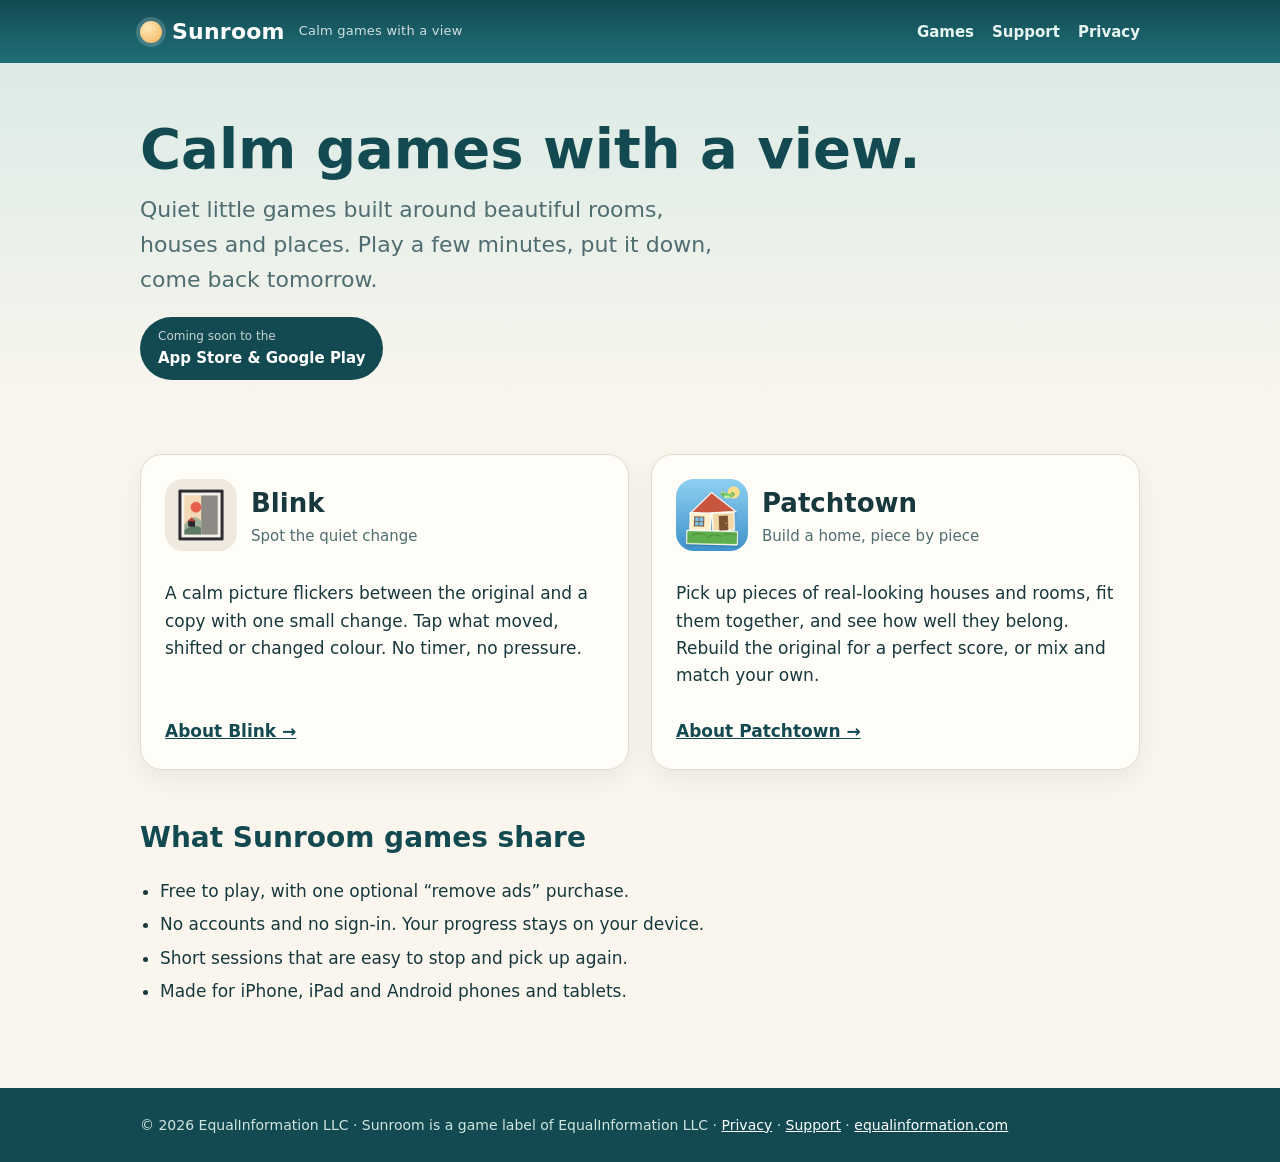
==== index.html @ 0ab8cd7f "Sunroom site: home, Blink, Patchtown, privacy, support Co-Authored-By: Claude Sonnet 5.5 <noreply@an" ====
<!doctype html><html lang="en"><head><meta charset="utf-8"><meta name="viewport" content="width=device-width,initial-scale=1">
<title>Sunroom: calm games with a view</title><meta name="description" content="Sunroom makes calm photo-scene games: Blink, a spot-the-change puzzle, and Patchtown, a house-building mix-and-match game."><link rel="stylesheet" href="assets/site.css"></head><body>
<header class="top"><div class="wrap"><a class="brand" href="index.html"><span class="sun" aria-hidden="true"></span>Sunroom<small>Calm games with a view</small></a>
<nav class="top"><a href="index.html#games">Games</a><a href="support.html">Support</a><a href="privacy.html">Privacy</a></nav></div></header>
<section class="hero"><div class="wrap"><h1>Calm games with a view.</h1><p class="lead">Quiet little games built around beautiful rooms, houses and places. Play a few minutes, put it down, come back tomorrow.</p><span class="pill"><small>Coming soon to the</small>App Store &amp; Google Play</span></div></section>
<main class="wrap" id="games"><div class="cards">
<article class="card"><div class="head"><img class="ico" src="assets/img/blink-icon.png" alt="" width="72" height="72"><div><h2>Blink</h2><div class="tag">Spot the quiet change</div></div></div>
<p>A calm picture flickers between the original and a copy with one small change. Tap what moved, shifted or changed colour. No timer, no pressure.</p><a class="go" href="blink/index.html">About Blink &rarr;</a></article>
<article class="card"><div class="head"><img class="ico" src="assets/img/patchtown-icon.png" alt="" width="72" height="72"><div><h2>Patchtown</h2><div class="tag">Build a home, piece by piece</div></div></div>
<p>Pick up pieces of real-looking houses and rooms, fit them together, and see how well they belong. Rebuild the original for a perfect score, or mix and match your own.</p><a class="go" href="patchtown/index.html">About Patchtown &rarr;</a></article></div>
<section><h2 class="s">What Sunroom games share</h2><ul class="f"><li>Free to play, with one optional &ldquo;remove ads&rdquo; purchase.</li><li>No accounts and no sign-in. Your progress stays on your device.</li><li>Short sessions that are easy to stop and pick up again.</li><li>Made for iPhone, iPad and Android phones and tablets.</li></ul></section></main>
<footer><div class="wrap">&copy; 2026 EqualInformation LLC &middot; Sunroom is a game label of EqualInformation LLC &middot; <a href="privacy.html">Privacy</a> &middot; <a href="support.html">Support</a> &middot; <a href="https://equalinformation.com/">equalinformation.com</a></div></footer></body></html>
---- assets/site.css ----
:root{--linen:#faf6ee;--paper:#fffdf8;--ink:#17383d;--soft:#4f6d70;--glass:#1f6f78;--glass-d:#134a52;--mist:#dcebe6;--clay:#d9663f;--sage:#a9c1a0;--line:#e3dccd}
*{box-sizing:border-box}
html{scroll-behavior:smooth}
body{margin:0;background:var(--linen);color:var(--ink);font:17px/1.6 "Avenir Next","Segoe UI",system-ui,sans-serif}
a{color:var(--glass-d)}
.wrap{max-width:1040px;margin:0 auto;padding:0 20px}
header.top{background:linear-gradient(180deg,var(--glass-d),var(--glass));color:#f4fbf8}
header.top .wrap{display:flex;align-items:center;justify-content:space-between;gap:16px;padding-top:14px;padding-bottom:14px;flex-wrap:wrap}
.brand{display:flex;align-items:center;gap:10px;text-decoration:none;color:#fff;font-weight:700;font-size:22px;letter-spacing:.01em}
.brand .sun{width:22px;height:22px;border-radius:50%;background:radial-gradient(circle at 35% 30%,#ffe9b8,#f3b25c);box-shadow:0 0 0 4px rgba(255,255,255,.18)}
.brand small{font-weight:500;font-size:13px;opacity:.8;margin-left:4px}
nav.top a{color:#e8f6f1;text-decoration:none;margin-left:18px;font-weight:600;font-size:15px}
nav.top a:hover{color:#fff;text-decoration:underline}
.hero{padding:56px 0 40px;background:linear-gradient(180deg,var(--mist),var(--linen))}
.hero h1{font-size:clamp(34px,5vw,56px);line-height:1.08;margin:0 0 12px;color:var(--glass-d)}
.hero p.lead{font-size:clamp(18px,2vw,22px);color:var(--soft);max-width:36rem;margin:0}
.pill{display:inline-block;margin-top:20px;padding:10px 18px;border-radius:999px;background:var(--glass-d);color:#fff;font-weight:700;font-size:15px}
.pill small{opacity:.75;font-weight:500;display:block;font-size:12px}
.cards{display:grid;grid-template-columns:repeat(auto-fit,minmax(300px,1fr));gap:22px;margin:34px 0 20px}
.card{background:var(--paper);border:1px solid var(--line);border-radius:22px;padding:24px;display:flex;flex-direction:column;gap:12px;box-shadow:0 10px 24px rgba(23,56,61,.07)}
.card .head{display:flex;gap:14px;align-items:center}
.card img.ico{width:72px;height:72px;border-radius:18px}
.card h2{margin:0;font-size:26px}
.card .tag{color:var(--soft);font-size:15px}
.card a.go{margin-top:auto;font-weight:700}
.shots{display:flex;gap:16px;overflow-x:auto;padding:6px 2px 14px;scroll-snap-type:x mandatory}
.shots img{height:440px;width:auto;border-radius:22px;border:6px solid #fff;box-shadow:0 14px 30px rgba(23,56,61,.18);scroll-snap-align:start}
section{padding:26px 0}
h2.s{font-size:28px;margin:0 0 10px;color:var(--glass-d)}
ul.f{padding-left:20px}ul.f li{margin:6px 0}
.note{background:var(--mist);border-radius:16px;padding:14px 18px;color:var(--ink)}
footer{margin-top:40px;background:var(--glass-d);color:#cfe6df;padding:26px 0;font-size:14px}
footer a{color:#fff}
@media(max-width:600px){nav.top a{margin-left:12px}.shots img{height:380px}}
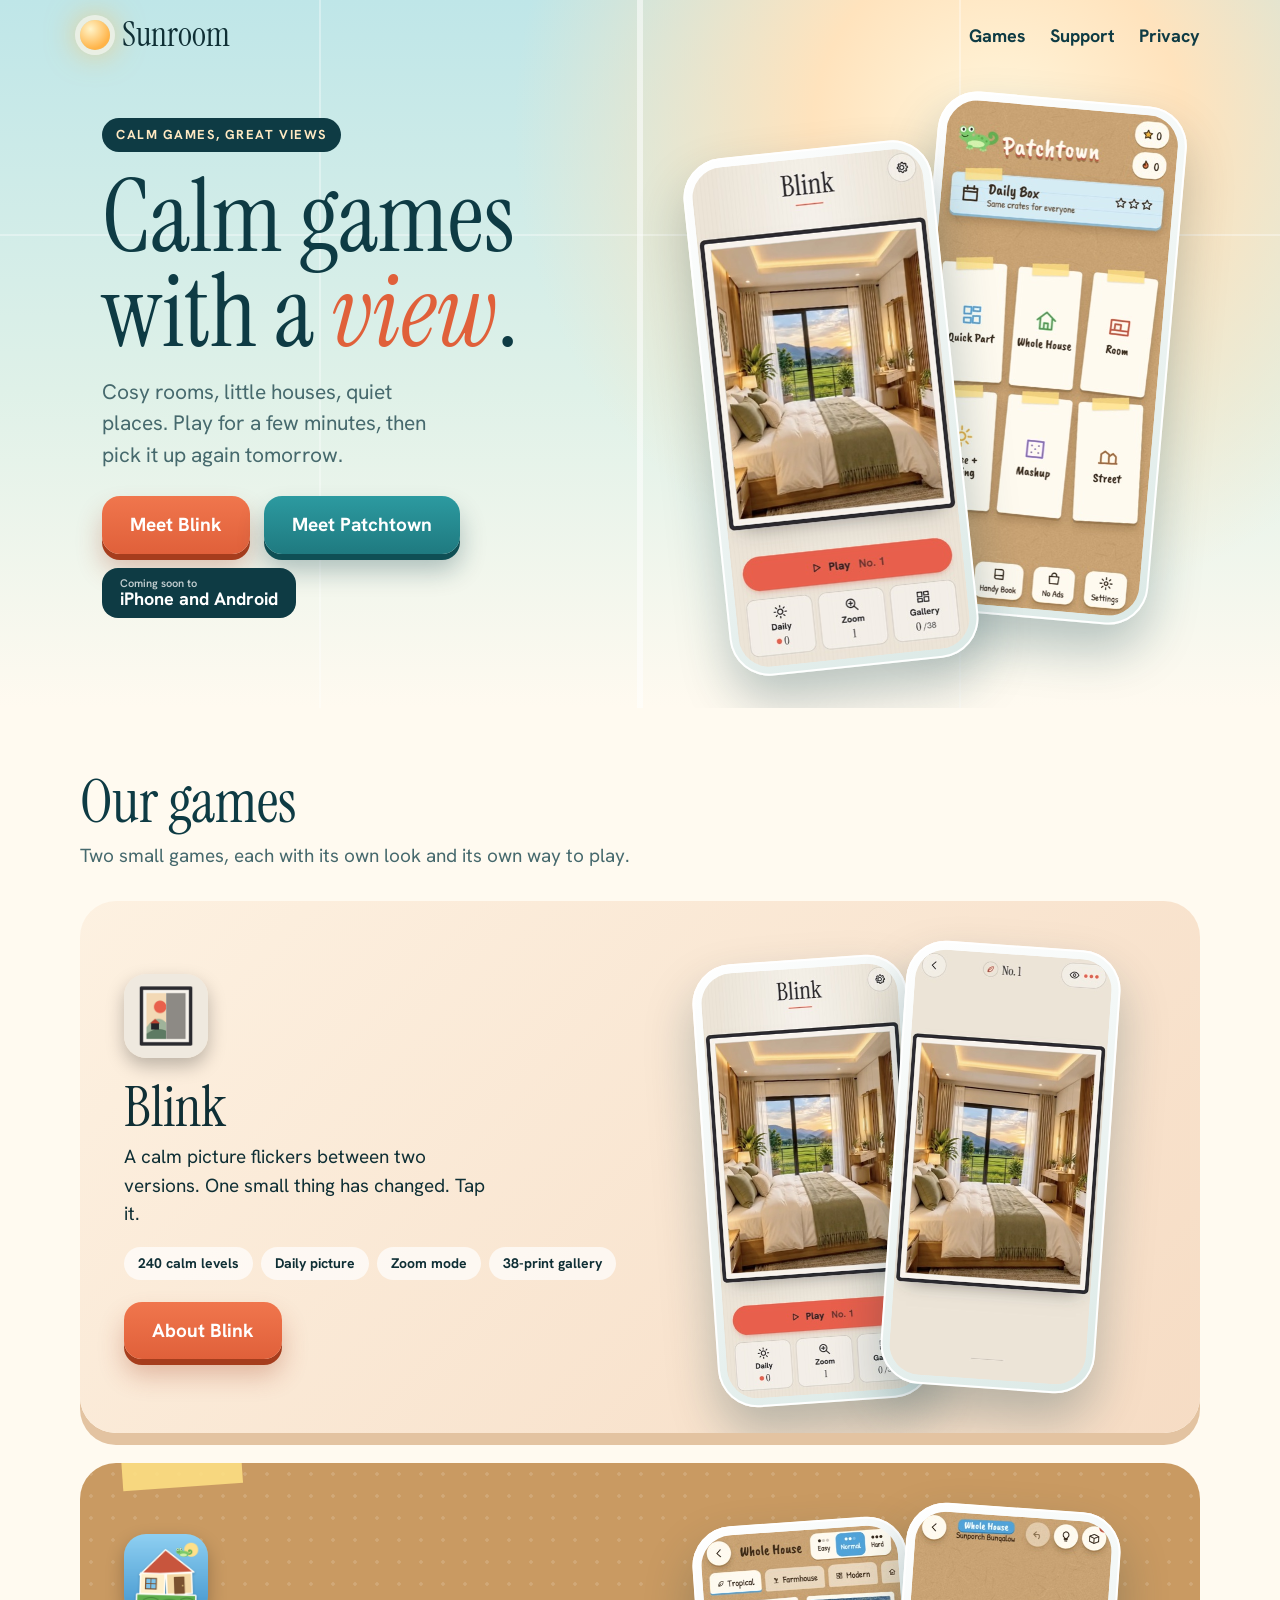
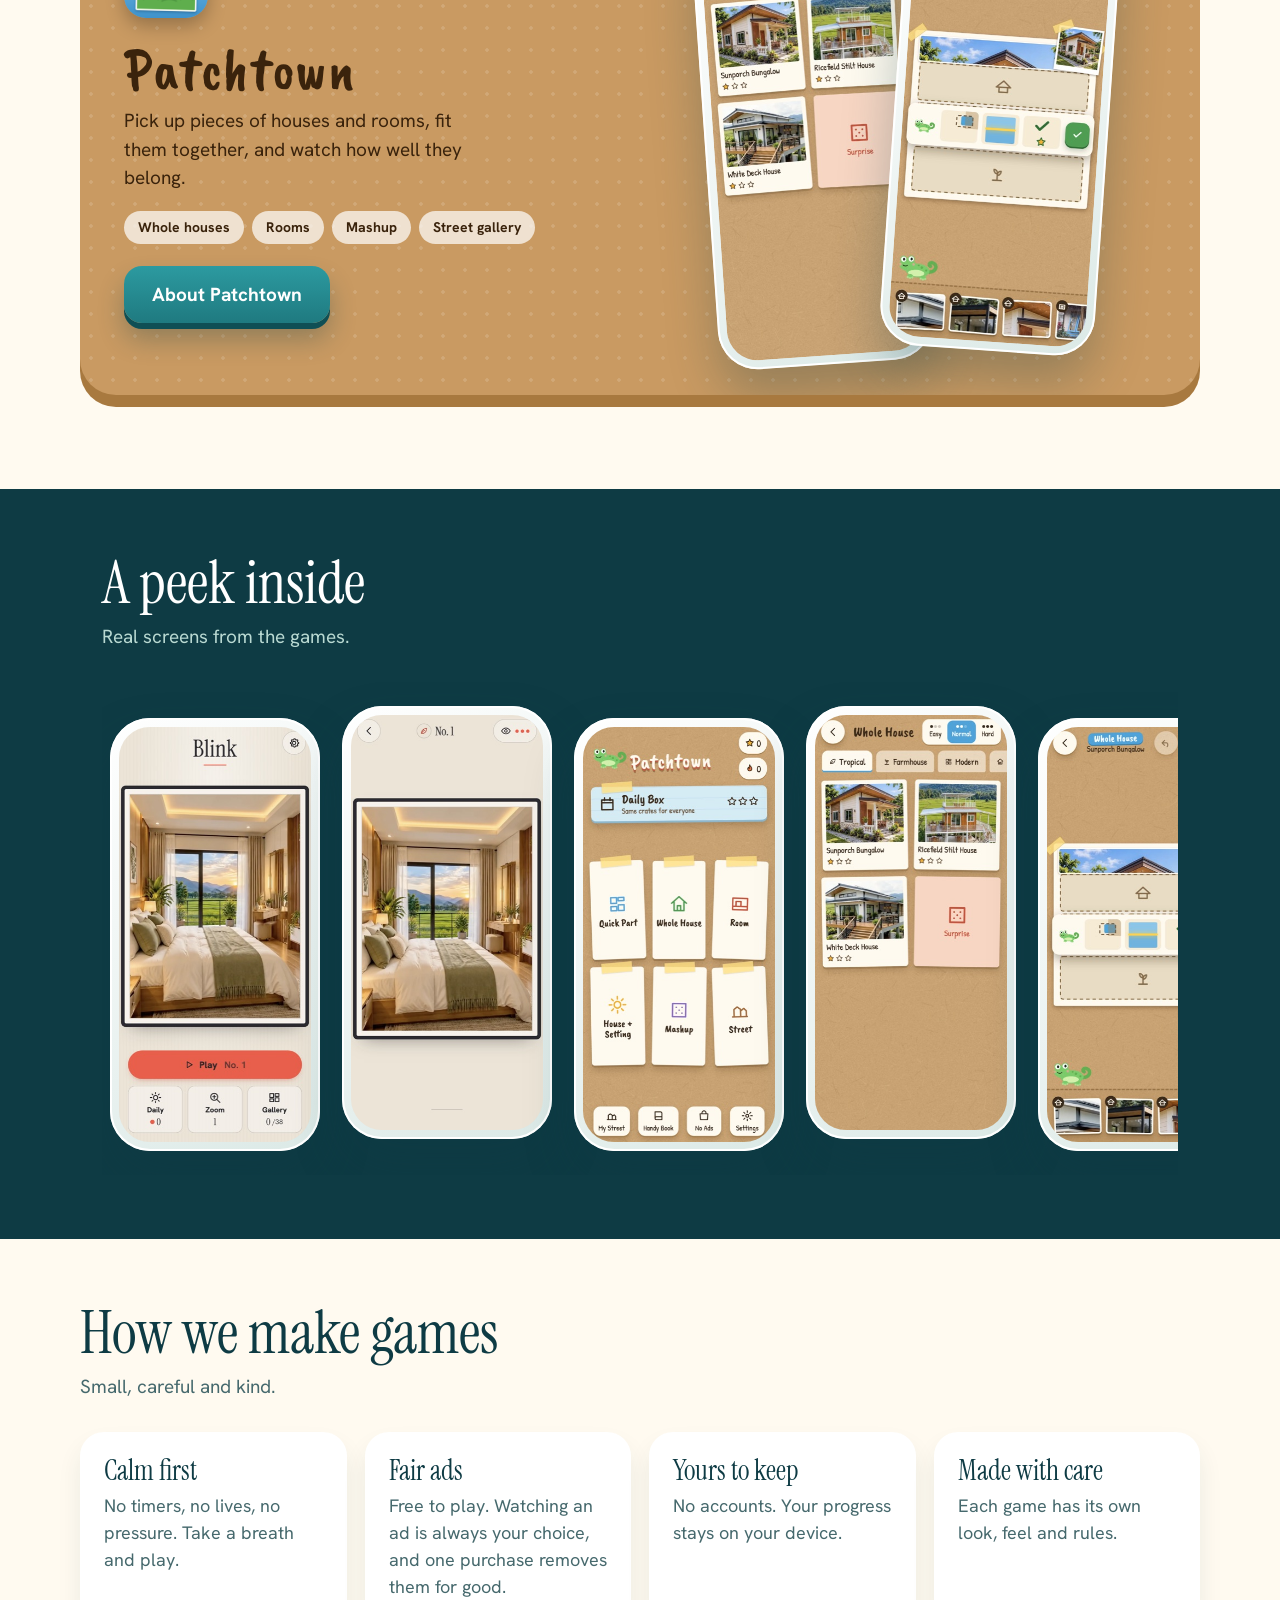
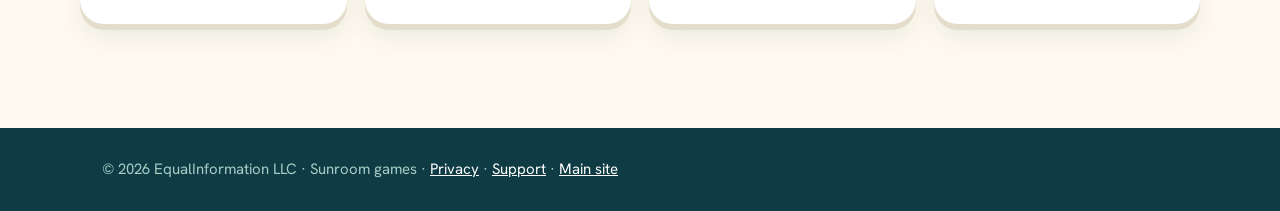
==== commit 287d3e6a: "Redesign Sunroom site: sunlit-window hero, phone mockups, per-game panels Co-Authored-By: Claude Son" ====
--- a/index.html
+++ b/index.html
@@ -1,12 +1,15 @@
 <!doctype html><html lang="en"><head><meta charset="utf-8"><meta name="viewport" content="width=device-width,initial-scale=1">
-<title>Sunroom: calm games with a view</title><meta name="description" content="Sunroom makes calm photo-scene games: Blink, a spot-the-change puzzle, and Patchtown, a house-building mix-and-match game."><link rel="stylesheet" href="assets/site.css"></head><body>
-<header class="top"><div class="wrap"><a class="brand" href="index.html"><span class="sun" aria-hidden="true"></span>Sunroom<small>Calm games with a view</small></a>
-<nav class="top"><a href="index.html#games">Games</a><a href="support.html">Support</a><a href="privacy.html">Privacy</a></nav></div></header>
-<section class="hero"><div class="wrap"><h1>Calm games with a view.</h1><p class="lead">Quiet little games built around beautiful rooms, houses and places. Play a few minutes, put it down, come back tomorrow.</p><span class="pill"><small>Coming soon to the</small>App Store &amp; Google Play</span></div></section>
-<main class="wrap" id="games"><div class="cards">
-<article class="card"><div class="head"><img class="ico" src="assets/img/blink-icon.png" alt="" width="72" height="72"><div><h2>Blink</h2><div class="tag">Spot the quiet change</div></div></div>
-<p>A calm picture flickers between the original and a copy with one small change. Tap what moved, shifted or changed colour. No timer, no pressure.</p><a class="go" href="blink/index.html">About Blink &rarr;</a></article>
-<article class="card"><div class="head"><img class="ico" src="assets/img/patchtown-icon.png" alt="" width="72" height="72"><div><h2>Patchtown</h2><div class="tag">Build a home, piece by piece</div></div></div>
-<p>Pick up pieces of real-looking houses and rooms, fit them together, and see how well they belong. Rebuild the original for a perfect score, or mix and match your own.</p><a class="go" href="patchtown/index.html">About Patchtown &rarr;</a></article></div>
-<section><h2 class="s">What Sunroom games share</h2><ul class="f"><li>Free to play, with one optional &ldquo;remove ads&rdquo; purchase.</li><li>No accounts and no sign-in. Your progress stays on your device.</li><li>Short sessions that are easy to stop and pick up again.</li><li>Made for iPhone, iPad and Android phones and tablets.</li></ul></section></main>
-<footer><div class="wrap">&copy; 2026 EqualInformation LLC &middot; Sunroom is a game label of EqualInformation LLC &middot; <a href="privacy.html">Privacy</a> &middot; <a href="support.html">Support</a> &middot; <a href="https://equalinformation.com/">equalinformation.com</a></div></footer></body></html>
+<title>Sunroom | Calm games with a view</title><meta name="description" content="Sunroom makes calm photo-scene games: Blink, a spot-the-change puzzle, and Patchtown, a house-building mix-and-match game."><link rel="stylesheet" href="assets/site.css"></head><body>
+<div class="sky">
+<header class="nav wrap"><a class="brand" href="index.html"><span class="sun" aria-hidden="true"></span>Sunroom</a><nav><a class="l" href="index.html#games">Games</a><a class="l" href="support.html">Support</a><a class="l" href="privacy.html">Privacy</a></nav></header>
+<div class="wrap hero"><div><span class="tag">Calm games, great views</span><h1>Calm games with a <i>view</i>.</h1><p class="lead">Cosy rooms, little houses, quiet places. Play for a few minutes, then pick it up again tomorrow.</p>
+<div class="row"><a class="btn" href="blink/index.html">Meet Blink</a><a class="btn alt" href="patchtown/index.html">Meet Patchtown</a><span class="soon"><small>Coming soon to</small>iPhone and Android</span></div></div>
+<div class="duo"><div class="phone a"><img src="assets/img/blink-1.jpg" alt="Blink home screen" width="351" height="760" loading="lazy"></div><div class="phone b"><img src="assets/img/patchtown-1.jpg" alt="Patchtown home screen" width="351" height="760" loading="lazy"></div></div></div></div>
+<main id="games"><section class="s wrap"><h2>Our games</h2><p class="sub">Two small games, each with its own look and its own way to play.</p>
+<article class="panel blink"><div><img class="ic" src="assets/img/blink-icon.png" alt="" width="84" height="84"><h3>Blink</h3><p>A calm picture flickers between two versions. One small thing has changed. Tap it.</p>
+<ul class="chips"><li>240 calm levels</li><li>Daily picture</li><li>Zoom mode</li><li>38-print gallery</li></ul><a class="btn" href="blink/index.html">About Blink</a></div><div class="pair"><div class="phone"><img src="assets/img/blink-1.jpg" alt="Blink home" width="351" height="760" loading="lazy"></div><div class="phone"><img src="assets/img/blink-2.jpg" alt="Blink level one, a bedroom at sunset" width="351" height="760" loading="lazy"></div></div></article>
+<article class="panel patch"><span class="tape"></span><div><img class="ic" src="assets/img/patchtown-icon.png" alt="" width="84" height="84"><h3>Patchtown</h3><p>Pick up pieces of houses and rooms, fit them together, and watch how well they belong.</p>
+<ul class="chips"><li>Whole houses</li><li>Rooms</li><li>Mashup</li><li>Street gallery</li></ul><a class="btn alt" href="patchtown/index.html">About Patchtown</a></div><div class="pair"><div class="phone"><img src="assets/img/patchtown-2.jpg" alt="Choosing a house" width="351" height="760" loading="lazy"></div><div class="phone"><img src="assets/img/patchtown-3.jpg" alt="Building a house" width="351" height="760" loading="lazy"></div></div></article></section>
+<section class="s dark"><div class="wrap"><h2>A peek inside</h2><p class="sub" style="color:#b9d9d2">Real screens from the games.</p><div class="peek"><div class="phone"><img src="assets/img/blink-1.jpg" alt="Blink" width="351" height="760" loading="lazy"></div><div class="phone"><img src="assets/img/blink-2.jpg" alt="Blink level" width="351" height="760" loading="lazy"></div><div class="phone"><img src="assets/img/patchtown-1.jpg" alt="Patchtown" width="351" height="760" loading="lazy"></div><div class="phone"><img src="assets/img/patchtown-2.jpg" alt="Patchtown houses" width="351" height="760" loading="lazy"></div><div class="phone"><img src="assets/img/patchtown-3.jpg" alt="Patchtown build" width="351" height="760" loading="lazy"></div></div></div></section>
+<section class="s wrap"><h2>How we make games</h2><p class="sub">Small, careful and kind.</p><div class="how"><div><b>Calm first</b><span>No timers, no lives, no pressure. Take a breath and play.</span></div><div><b>Fair ads</b><span>Free to play. Watching an ad is always your choice, and one purchase removes them for good.</span></div><div><b>Yours to keep</b><span>No accounts. Your progress stays on your device.</span></div><div><b>Made with care</b><span>Each game has its own look, feel and rules.</span></div></div></section></main>
+<footer><div class="wrap">&copy; 2026 EqualInformation LLC &middot; Sunroom games &middot; <a href="privacy.html">Privacy</a> &middot; <a href="support.html">Support</a> &middot; <a href="https://equalinformation.com/">Main site</a></div></footer></body></html>
--- a/assets/site.css
+++ b/assets/site.css
@@ -1,34 +1,64 @@
-:root{--linen:#faf6ee;--paper:#fffdf8;--ink:#17383d;--soft:#4f6d70;--glass:#1f6f78;--glass-d:#134a52;--mist:#dcebe6;--clay:#d9663f;--sage:#a9c1a0;--line:#e3dccd}
-*{box-sizing:border-box}
-html{scroll-behavior:smooth}
-body{margin:0;background:var(--linen);color:var(--ink);font:17px/1.6 "Avenir Next","Segoe UI",system-ui,sans-serif}
-a{color:var(--glass-d)}
-.wrap{max-width:1040px;margin:0 auto;padding:0 20px}
-header.top{background:linear-gradient(180deg,var(--glass-d),var(--glass));color:#f4fbf8}
-header.top .wrap{display:flex;align-items:center;justify-content:space-between;gap:16px;padding-top:14px;padding-bottom:14px;flex-wrap:wrap}
-.brand{display:flex;align-items:center;gap:10px;text-decoration:none;color:#fff;font-weight:700;font-size:22px;letter-spacing:.01em}
-.brand .sun{width:22px;height:22px;border-radius:50%;background:radial-gradient(circle at 35% 30%,#ffe9b8,#f3b25c);box-shadow:0 0 0 4px rgba(255,255,255,.18)}
-.brand small{font-weight:500;font-size:13px;opacity:.8;margin-left:4px}
-nav.top a{color:#e8f6f1;text-decoration:none;margin-left:18px;font-weight:600;font-size:15px}
-nav.top a:hover{color:#fff;text-decoration:underline}
-.hero{padding:56px 0 40px;background:linear-gradient(180deg,var(--mist),var(--linen))}
-.hero h1{font-size:clamp(34px,5vw,56px);line-height:1.08;margin:0 0 12px;color:var(--glass-d)}
-.hero p.lead{font-size:clamp(18px,2vw,22px);color:var(--soft);max-width:36rem;margin:0}
-.pill{display:inline-block;margin-top:20px;padding:10px 18px;border-radius:999px;background:var(--glass-d);color:#fff;font-weight:700;font-size:15px}
-.pill small{opacity:.75;font-weight:500;display:block;font-size:12px}
-.cards{display:grid;grid-template-columns:repeat(auto-fit,minmax(300px,1fr));gap:22px;margin:34px 0 20px}
-.card{background:var(--paper);border:1px solid var(--line);border-radius:22px;padding:24px;display:flex;flex-direction:column;gap:12px;box-shadow:0 10px 24px rgba(23,56,61,.07)}
-.card .head{display:flex;gap:14px;align-items:center}
-.card img.ico{width:72px;height:72px;border-radius:18px}
-.card h2{margin:0;font-size:26px}
-.card .tag{color:var(--soft);font-size:15px}
-.card a.go{margin-top:auto;font-weight:700}
-.shots{display:flex;gap:16px;overflow-x:auto;padding:6px 2px 14px;scroll-snap-type:x mandatory}
-.shots img{height:440px;width:auto;border-radius:22px;border:6px solid #fff;box-shadow:0 14px 30px rgba(23,56,61,.18);scroll-snap-align:start}
-section{padding:26px 0}
-h2.s{font-size:28px;margin:0 0 10px;color:var(--glass-d)}
-ul.f{padding-left:20px}ul.f li{margin:6px 0}
-.note{background:var(--mist);border-radius:16px;padding:14px 18px;color:var(--ink)}
-footer{margin-top:40px;background:var(--glass-d);color:#cfe6df;padding:26px 0;font-size:14px}
-footer a{color:#fff}
-@media(max-width:600px){nav.top a{margin-left:12px}.shots img{height:380px}}
+@font-face{font-family:'Instrument Serif';font-weight:400;font-display:swap;src:url(fonts/instrument-serif-latin-400-normal.woff2) format('woff2')}
+@font-face{font-family:'Instrument Serif';font-weight:400;font-style:italic;font-display:swap;src:url(fonts/instrument-serif-latin-400-italic.woff2) format('woff2')}
+@font-face{font-family:'Hanken Grotesk';font-weight:400;font-display:swap;src:url(fonts/hanken-grotesk-latin-400-normal.woff2) format('woff2')}
+@font-face{font-family:'Hanken Grotesk';font-weight:600;font-display:swap;src:url(fonts/hanken-grotesk-latin-600-normal.woff2) format('woff2')}
+@font-face{font-family:'Hanken Grotesk';font-weight:700;font-display:swap;src:url(fonts/hanken-grotesk-latin-700-normal.woff2) format('woff2')}
+@font-face{font-family:'Caveat Brush';font-weight:400;font-display:swap;src:url(fonts/caveat-brush-latin-400-normal.woff2) format('woff2')}
+:root{--night:#0e3b44;--teal:#1f7a80;--sky:#cfece6;--dawn:#ffe3bd;--paper:#fffaf0;--ink:#0f2f35;--soft:#46696d;--clay:#e0603a;--clay-d:#a63d1d;--kraft:#c99a62;--shadow:rgba(14,59,68,.28);--max:1120px}
+*{box-sizing:border-box}html{scroll-behavior:smooth}
+body{margin:0;background:var(--paper);color:var(--ink);font:400 18px/1.5 'Hanken Grotesk',system-ui,sans-serif}
+a{color:inherit}.wrap{max-width:var(--max);margin:0 auto;padding:0 22px}
+.serif{font-family:'Instrument Serif',Georgia,serif;font-weight:400}
+/* sunlit window hero */
+.sky{position:relative;overflow:hidden;background:radial-gradient(circle at 78% 18%,#fff6dc 0,#ffe3bd 16%,rgba(255,227,189,0) 42%),linear-gradient(180deg,#bfe6e8 0%,#dff1e8 55%,var(--paper) 100%)}
+.sky::before{content:"";position:absolute;inset:0;pointer-events:none;background:
+ linear-gradient(90deg,transparent 49.8%,rgba(255,255,255,.55) 49.8% 50.2%,transparent 50.2%),
+ linear-gradient(90deg,transparent 24.9%,rgba(255,255,255,.35) 24.9% 25.1%,transparent 25.1%),
+ linear-gradient(90deg,transparent 74.9%,rgba(255,255,255,.35) 74.9% 75.1%,transparent 75.1%),
+ linear-gradient(180deg,transparent 33%,rgba(255,255,255,.35) 33% 33.4%,transparent 33.4%)}
+header.nav{position:relative;display:flex;align-items:center;justify-content:space-between;padding:18px 0}
+.brand{display:flex;align-items:center;gap:12px;text-decoration:none;font-family:'Instrument Serif',serif;font-size:34px;line-height:1}
+.sun{width:30px;height:30px;border-radius:50%;background:radial-gradient(circle at 35% 30%,#fff4c9,#ffb347 70%);box-shadow:0 0 0 5px rgba(255,255,255,.55),0 0 28px 6px rgba(255,190,90,.55)}
+.nav a.l{text-decoration:none;font-weight:700;margin-left:24px;color:var(--night)}.nav a.l:hover{color:var(--clay-d)}
+.hero{position:relative;display:grid;grid-template-columns:1.05fr .95fr;gap:20px;align-items:center;padding:28px 22px 70px}
+.tag{display:inline-block;font-weight:700;font-size:13px;letter-spacing:.12em;text-transform:uppercase;background:var(--night);color:#ffe9c2;padding:7px 14px;border-radius:999px}
+.hero h1{font:400 clamp(52px,8vw,100px)/.95 'Instrument Serif',serif;margin:18px 0 16px;color:var(--night)}
+.hero h1 i{color:var(--clay)}
+.lead{font-size:21px;color:var(--soft);max-width:30ch;margin:0 0 26px}
+.row{display:flex;gap:14px;flex-wrap:wrap;align-items:center}
+.btn{display:inline-block;text-decoration:none;font-weight:700;font-size:19px;color:#fff;background:linear-gradient(#f0764d,var(--clay));padding:15px 28px 14px;border-radius:18px;box-shadow:0 6px 0 var(--clay-d),0 16px 26px rgba(166,61,29,.3);transition:transform .12s,box-shadow .12s}
+.btn:hover{transform:translateY(2px);box-shadow:0 4px 0 var(--clay-d),0 10px 18px rgba(166,61,29,.3)}
+.btn.alt{background:linear-gradient(#2c9aa0,var(--teal));box-shadow:0 6px 0 #0f4f55,0 16px 26px rgba(14,59,68,.3)}
+.soon{display:inline-flex;flex-direction:column;justify-content:center;line-height:1.1;background:var(--night);color:#fff;font-weight:700;padding:9px 18px;border-radius:16px}.soon small{font-size:11px;font-weight:600;opacity:.75}
+/* phones */
+.phone{position:relative;width:250px;border-radius:40px;padding:9px;background:linear-gradient(145deg,#fff,#dbe9e6);box-shadow:0 26px 50px var(--shadow),inset 0 0 0 2px #fff}
+.phone img{display:block;width:100%;height:auto;aspect-ratio:1170/2532;object-fit:cover;object-position:top;border-radius:31px}
+.duo{position:relative;height:540px}
+.duo .phone{position:absolute}.duo .a{left:6%;top:50px;transform:rotate(-6deg);z-index:2}.duo .b{right:2%;top:0;transform:rotate(5deg)}
+/* sections */
+section.s{padding:64px 0}
+h2{font:400 clamp(38px,5vw,60px)/1 'Instrument Serif',serif;margin:0 0 10px;color:var(--night)}
+.sub{color:var(--soft);max-width:50ch;margin:0 0 30px;font-size:19px}
+.panel{display:grid;grid-template-columns:1fr 1fr;gap:30px;align-items:center;border-radius:36px;padding:44px;margin:0 0 30px;position:relative;overflow:hidden}
+.panel.blink{background:linear-gradient(135deg,#fdf1e1,#f6dcc4);box-shadow:0 12px 0 #e3c3a1}
+.panel.patch{background:var(--kraft);background-image:radial-gradient(rgba(255,255,255,.14) 1.5px,transparent 2px);background-size:22px 22px;box-shadow:0 12px 0 #a8793f;color:#3a230c}
+.panel.patch .tape{position:absolute;top:-10px;left:42px;width:120px;height:34px;background:rgba(255,226,132,.85);transform:rotate(-4deg)}
+.panel .ic{width:84px;height:84px;border-radius:22px;box-shadow:0 8px 18px rgba(0,0,0,.25)}
+.panel h3{font:400 56px/1 'Instrument Serif',serif;margin:14px 0 4px}
+.panel.patch h3{font-family:'Caveat Brush',cursive;font-size:60px;letter-spacing:.01em}
+.panel p{margin:8px 0 18px;font-size:19px;max-width:34ch}
+.chips{display:flex;gap:8px;flex-wrap:wrap;margin:0 0 22px;padding:0;list-style:none}
+.chips li{background:rgba(255,255,255,.7);padding:6px 14px;border-radius:999px;font-weight:700;font-size:14px}
+.pair{display:flex;justify-content:center;gap:0}.pair .phone{width:215px}.pair .phone:first-child{transform:rotate(-4deg) translateY(14px)}.pair .phone:last-child{transform:rotate(4deg);margin-left:-26px}
+.peek{display:flex;gap:22px;overflow-x:auto;padding:24px 8px 36px;scroll-snap-type:x mandatory}.peek .phone{flex:0 0 auto;width:210px;scroll-snap-align:center}
+.peek .phone:nth-child(odd){transform:translateY(12px)}
+.how{display:grid;grid-template-columns:repeat(auto-fit,minmax(230px,1fr));gap:18px}
+.how div{background:#fff;border-radius:24px;padding:24px;box-shadow:0 6px 0 #e4ddcc,0 14px 24px rgba(14,59,68,.08)}
+.how b{display:block;font:400 28px/1.1 'Instrument Serif',serif;margin-bottom:6px;color:var(--night)}
+.how span{color:var(--soft)}
+.dark{background:var(--night);color:#d7ece6}
+.dark h2{color:#fff}
+.page{max-width:760px;padding:40px 22px 20px}.page h1{font:400 56px/1 'Instrument Serif',serif;color:var(--night)}.page h2{font-size:34px;margin-top:28px}
+.note{background:#fff;border-radius:20px;padding:16px 20px;box-shadow:0 5px 0 #e4ddcc}
+footer{background:var(--night);color:#a9cdc6;padding:30px 0;font-size:15px;margin-top:40px}footer a{color:#fff}
+@media(max-width:860px){.hero,.panel{grid-template-columns:1fr}.duo{height:470px}.duo .phone,.pair .phone{width:200px}.panel{padding:30px 22px}.nav a.l{margin-left:14px}}
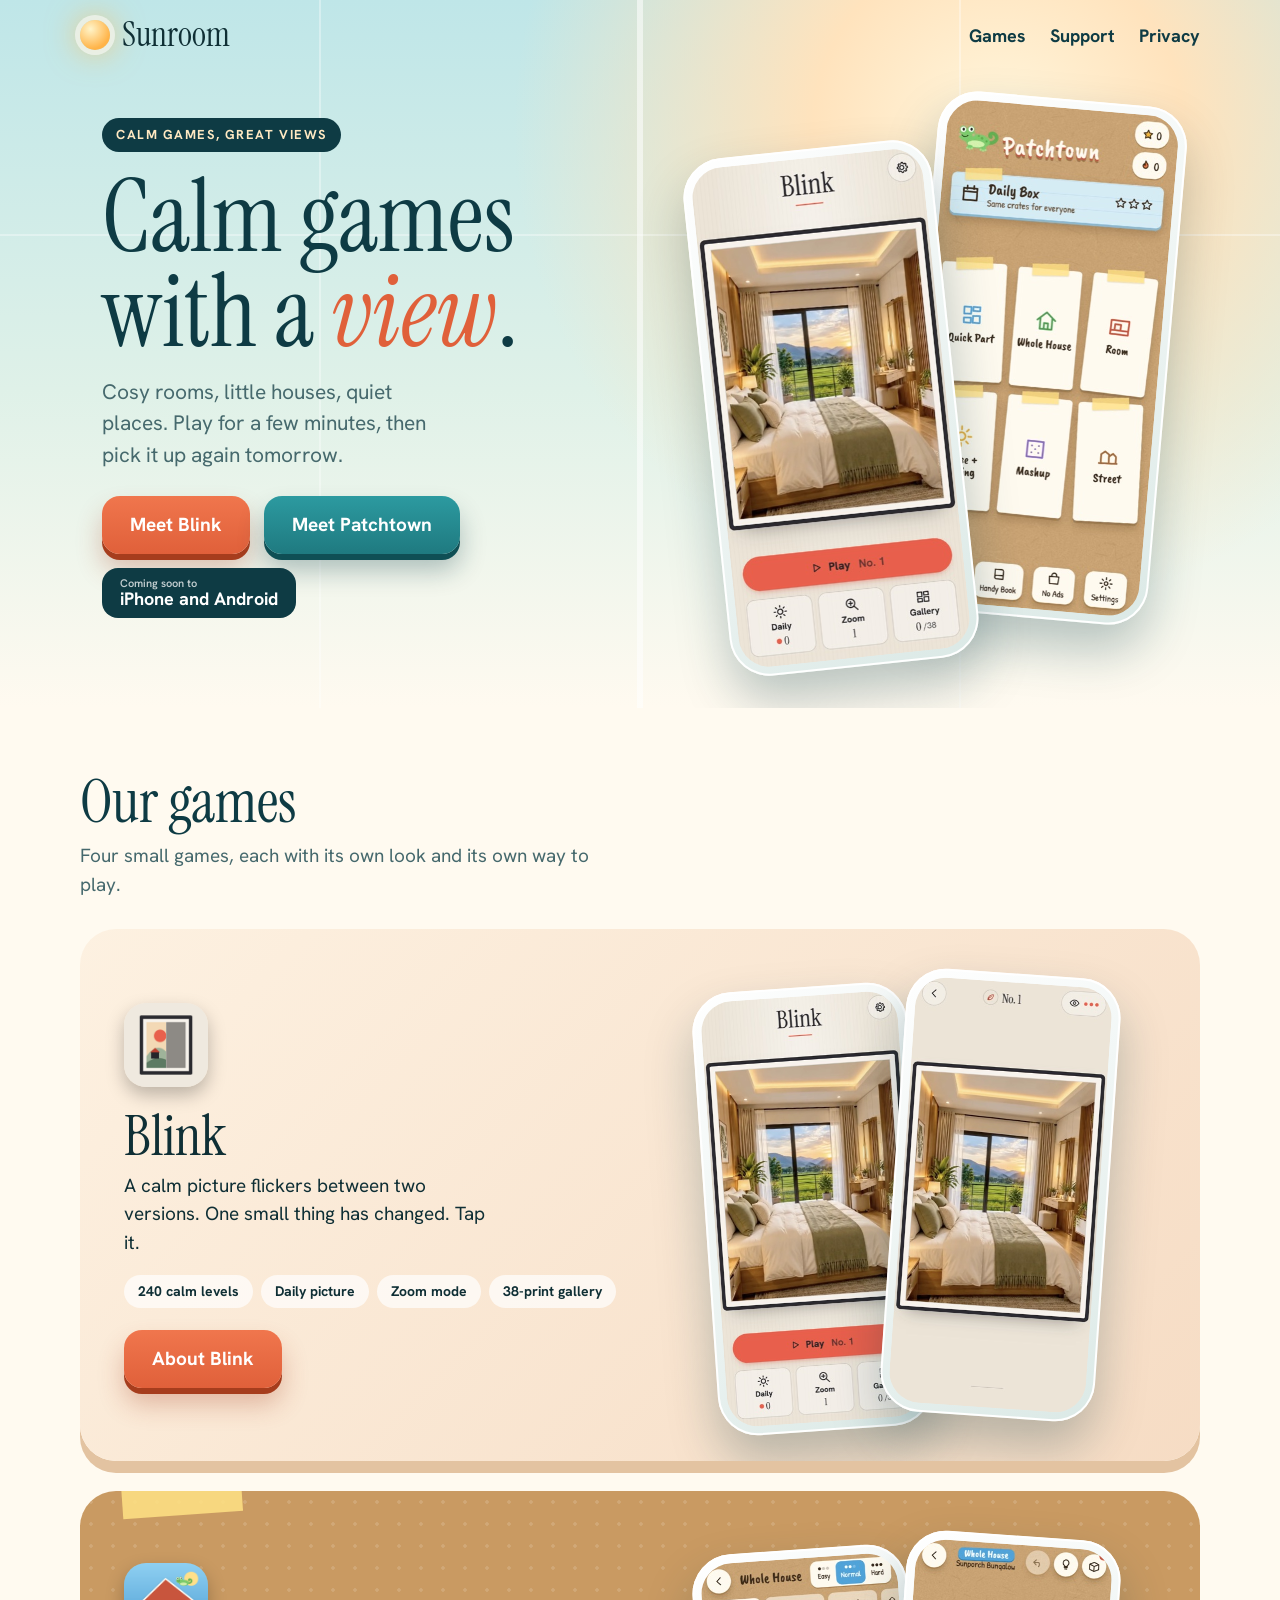
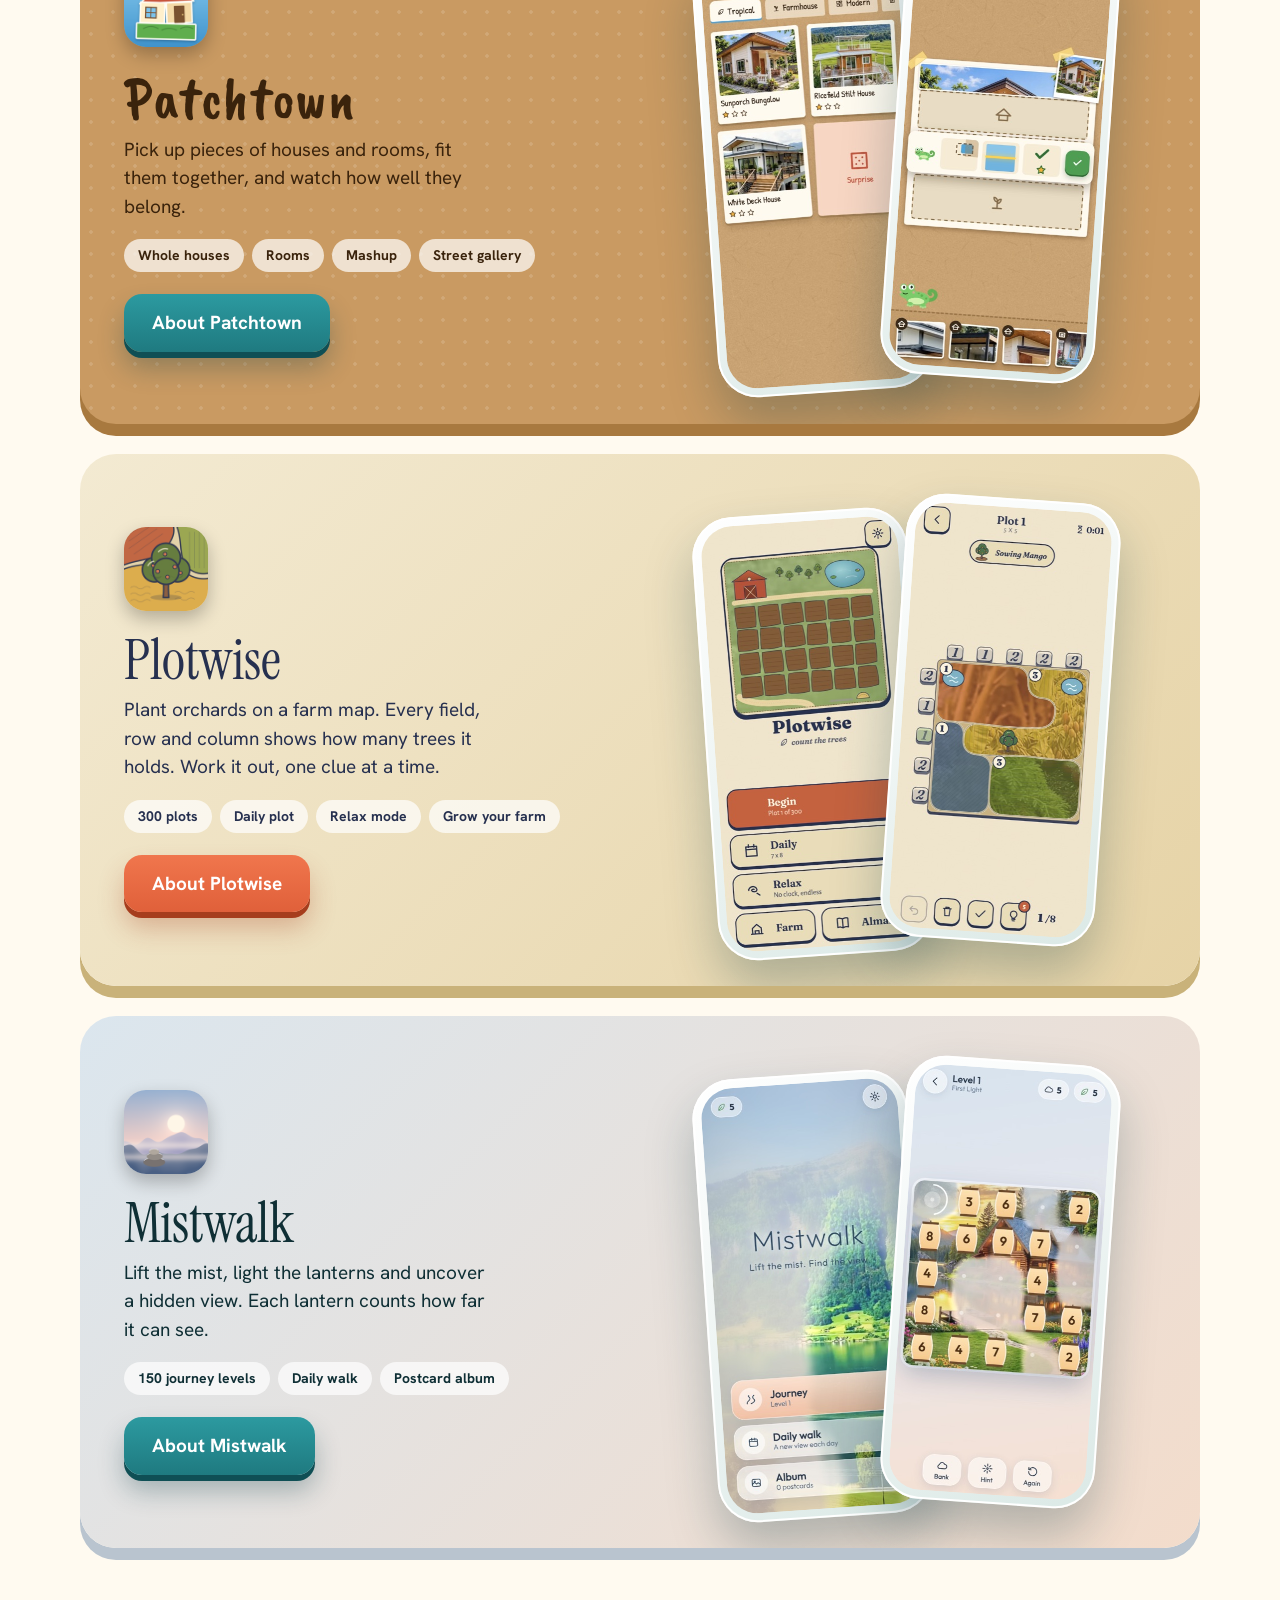
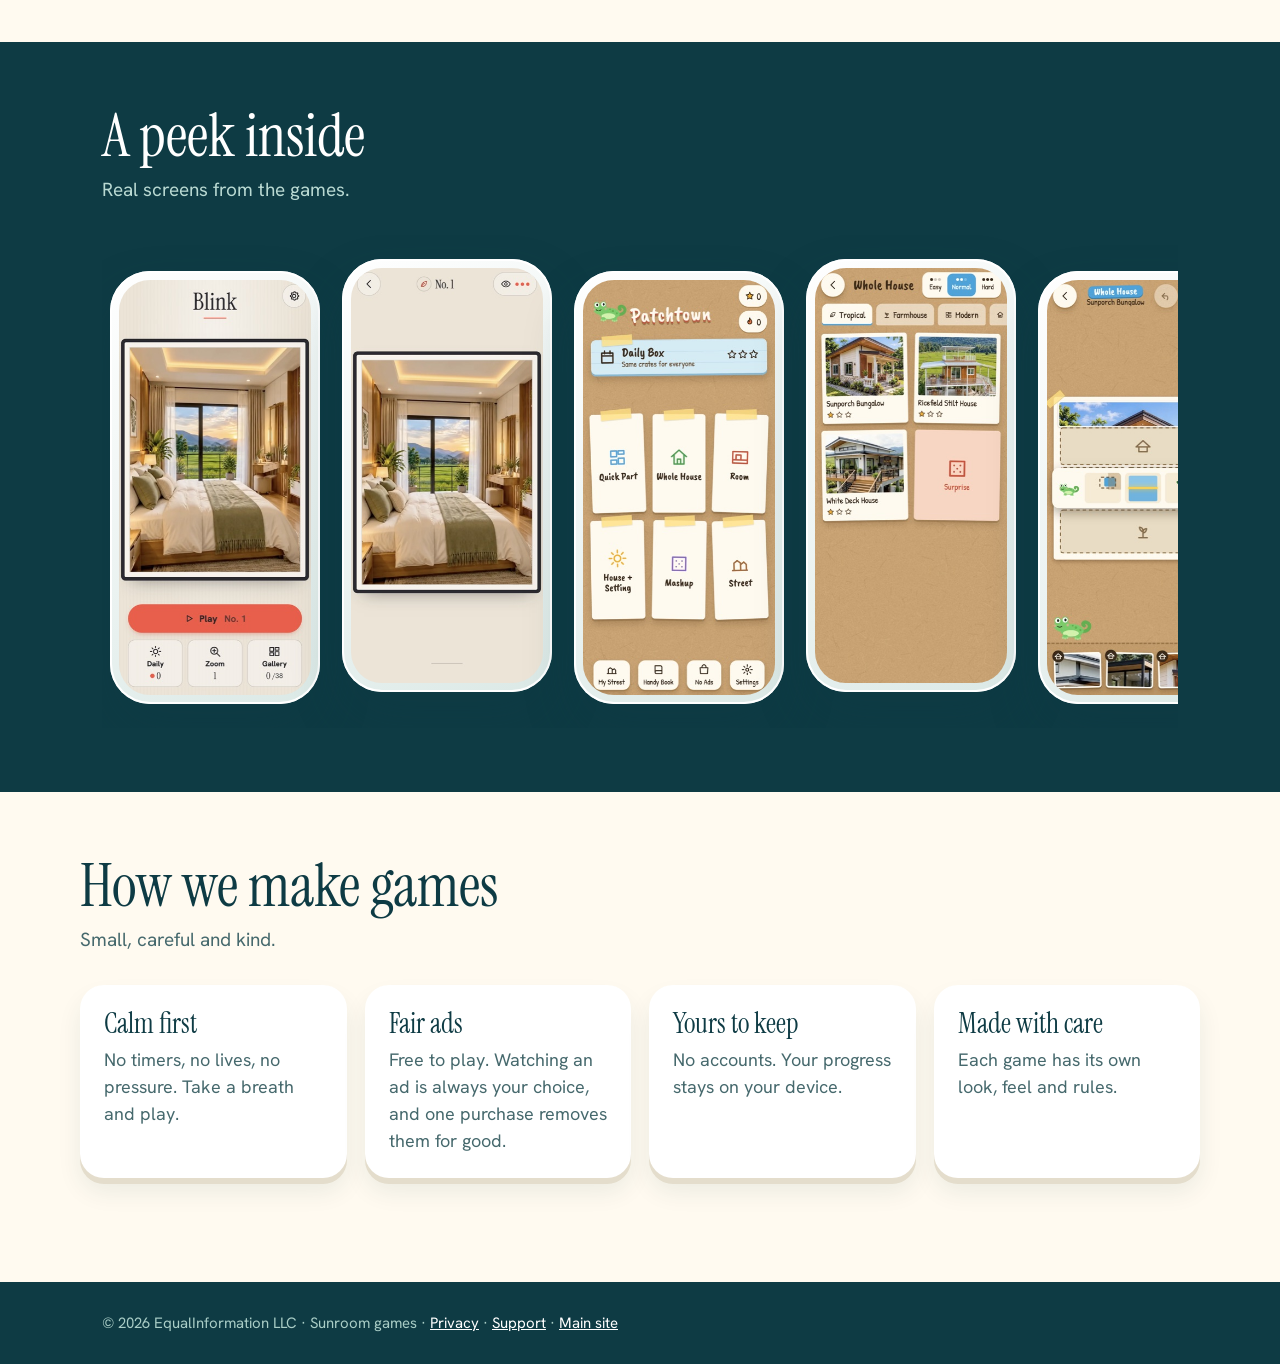
==== commit 5256c1b7: "Add Plotwise and Mistwalk to the Sunroom site Co-Authored-By: Claude Sonnet 5.5 <noreply@anthropic.c" ====
--- a/index.html
+++ b/index.html
@@ -5,11 +5,15 @@
 <div class="wrap hero"><div><span class="tag">Calm games, great views</span><h1>Calm games with a <i>view</i>.</h1><p class="lead">Cosy rooms, little houses, quiet places. Play for a few minutes, then pick it up again tomorrow.</p>
 <div class="row"><a class="btn" href="blink/index.html">Meet Blink</a><a class="btn alt" href="patchtown/index.html">Meet Patchtown</a><span class="soon"><small>Coming soon to</small>iPhone and Android</span></div></div>
 <div class="duo"><div class="phone a"><img src="assets/img/blink-1.jpg" alt="Blink home screen" width="351" height="760" loading="lazy"></div><div class="phone b"><img src="assets/img/patchtown-1.jpg" alt="Patchtown home screen" width="351" height="760" loading="lazy"></div></div></div></div>
-<main id="games"><section class="s wrap"><h2>Our games</h2><p class="sub">Two small games, each with its own look and its own way to play.</p>
+<main id="games"><section class="s wrap"><h2>Our games</h2><p class="sub">Four small games, each with its own look and its own way to play.</p>
 <article class="panel blink"><div><img class="ic" src="assets/img/blink-icon.png" alt="" width="84" height="84"><h3>Blink</h3><p>A calm picture flickers between two versions. One small thing has changed. Tap it.</p>
 <ul class="chips"><li>240 calm levels</li><li>Daily picture</li><li>Zoom mode</li><li>38-print gallery</li></ul><a class="btn" href="blink/index.html">About Blink</a></div><div class="pair"><div class="phone"><img src="assets/img/blink-1.jpg" alt="Blink home" width="351" height="760" loading="lazy"></div><div class="phone"><img src="assets/img/blink-2.jpg" alt="Blink level one, a bedroom at sunset" width="351" height="760" loading="lazy"></div></div></article>
 <article class="panel patch"><span class="tape"></span><div><img class="ic" src="assets/img/patchtown-icon.png" alt="" width="84" height="84"><h3>Patchtown</h3><p>Pick up pieces of houses and rooms, fit them together, and watch how well they belong.</p>
-<ul class="chips"><li>Whole houses</li><li>Rooms</li><li>Mashup</li><li>Street gallery</li></ul><a class="btn alt" href="patchtown/index.html">About Patchtown</a></div><div class="pair"><div class="phone"><img src="assets/img/patchtown-2.jpg" alt="Choosing a house" width="351" height="760" loading="lazy"></div><div class="phone"><img src="assets/img/patchtown-3.jpg" alt="Building a house" width="351" height="760" loading="lazy"></div></div></article></section>
-<section class="s dark"><div class="wrap"><h2>A peek inside</h2><p class="sub" style="color:#b9d9d2">Real screens from the games.</p><div class="peek"><div class="phone"><img src="assets/img/blink-1.jpg" alt="Blink" width="351" height="760" loading="lazy"></div><div class="phone"><img src="assets/img/blink-2.jpg" alt="Blink level" width="351" height="760" loading="lazy"></div><div class="phone"><img src="assets/img/patchtown-1.jpg" alt="Patchtown" width="351" height="760" loading="lazy"></div><div class="phone"><img src="assets/img/patchtown-2.jpg" alt="Patchtown houses" width="351" height="760" loading="lazy"></div><div class="phone"><img src="assets/img/patchtown-3.jpg" alt="Patchtown build" width="351" height="760" loading="lazy"></div></div></div></section>
+<ul class="chips"><li>Whole houses</li><li>Rooms</li><li>Mashup</li><li>Street gallery</li></ul><a class="btn alt" href="patchtown/index.html">About Patchtown</a></div><div class="pair"><div class="phone"><img src="assets/img/patchtown-2.jpg" alt="Choosing a house" width="351" height="760" loading="lazy"></div><div class="phone"><img src="assets/img/patchtown-3.jpg" alt="Building a house" width="351" height="760" loading="lazy"></div></div></article>
+<article class="panel plot"><div><img class="ic" src="assets/img/plotwise-icon.png" alt="" width="84" height="84"><h3>Plotwise</h3><p>Plant orchards on a farm map. Every field, row and column shows how many trees it holds. Work it out, one clue at a time.</p>
+<ul class="chips"><li>300 plots</li><li>Daily plot</li><li>Relax mode</li><li>Grow your farm</li></ul><a class="btn" href="plotwise/index.html">About Plotwise</a></div><div class="pair"><div class="phone"><img src="assets/img/plotwise-1.jpg" alt="Plotwise home" width="351" height="760" loading="lazy"></div><div class="phone"><img src="assets/img/plotwise-2.jpg" alt="Plotwise board" width="351" height="760" loading="lazy"></div></div></article>
+<article class="panel mist"><div><img class="ic" src="assets/img/mistwalk-icon.png" alt="" width="84" height="84"><h3>Mistwalk</h3><p>Lift the mist, light the lanterns and uncover a hidden view. Each lantern counts how far it can see.</p>
+<ul class="chips"><li>150 journey levels</li><li>Daily walk</li><li>Postcard album</li></ul><a class="btn alt" href="mistwalk/index.html">About Mistwalk</a></div><div class="pair"><div class="phone"><img src="assets/img/mistwalk-1.jpg" alt="Mistwalk home" width="351" height="760" loading="lazy"></div><div class="phone"><img src="assets/img/mistwalk-2.jpg" alt="Mistwalk level one" width="351" height="760" loading="lazy"></div></div></article></section>
+<section class="s dark"><div class="wrap"><h2>A peek inside</h2><p class="sub" style="color:#b9d9d2">Real screens from the games.</p><div class="peek"><div class="phone"><img src="assets/img/blink-1.jpg" alt="Blink" width="351" height="760" loading="lazy"></div><div class="phone"><img src="assets/img/blink-2.jpg" alt="Blink level" width="351" height="760" loading="lazy"></div><div class="phone"><img src="assets/img/patchtown-1.jpg" alt="Patchtown" width="351" height="760" loading="lazy"></div><div class="phone"><img src="assets/img/patchtown-2.jpg" alt="Patchtown houses" width="351" height="760" loading="lazy"></div><div class="phone"><img src="assets/img/patchtown-3.jpg" alt="Patchtown build" width="351" height="760" loading="lazy"></div><div class="phone"><img src="assets/img/plotwise-2.jpg" alt="Plotwise board" width="351" height="760" loading="lazy"></div><div class="phone"><img src="assets/img/mistwalk-2.jpg" alt="Mistwalk level" width="351" height="760" loading="lazy"></div></div></div></section>
 <section class="s wrap"><h2>How we make games</h2><p class="sub">Small, careful and kind.</p><div class="how"><div><b>Calm first</b><span>No timers, no lives, no pressure. Take a breath and play.</span></div><div><b>Fair ads</b><span>Free to play. Watching an ad is always your choice, and one purchase removes them for good.</span></div><div><b>Yours to keep</b><span>No accounts. Your progress stays on your device.</span></div><div><b>Made with care</b><span>Each game has its own look, feel and rules.</span></div></div></section></main>
 <footer><div class="wrap">&copy; 2026 EqualInformation LLC &middot; Sunroom games &middot; <a href="privacy.html">Privacy</a> &middot; <a href="support.html">Support</a> &middot; <a href="https://equalinformation.com/">Main site</a></div></footer></body></html>
--- a/assets/site.css
+++ b/assets/site.css
@@ -62,3 +62,6 @@
 .note{background:#fff;border-radius:20px;padding:16px 20px;box-shadow:0 5px 0 #e4ddcc}
 footer{background:var(--night);color:#a9cdc6;padding:30px 0;font-size:15px;margin-top:40px}footer a{color:#fff}
 @media(max-width:860px){.hero,.panel{grid-template-columns:1fr}.duo{height:470px}.duo .phone,.pair .phone{width:200px}.panel{padding:30px 22px}.nav a.l{margin-left:14px}}
+.panel.plot{background:linear-gradient(135deg,#f3ead2,#e6d3a6);box-shadow:0 12px 0 #c9b27a;color:#26304f}
+.panel.plot h3{font-family:'Instrument Serif',serif}
+.panel.mist{background:linear-gradient(135deg,#dbe6ee,#f3dccb);box-shadow:0 12px 0 #b9c4cf}
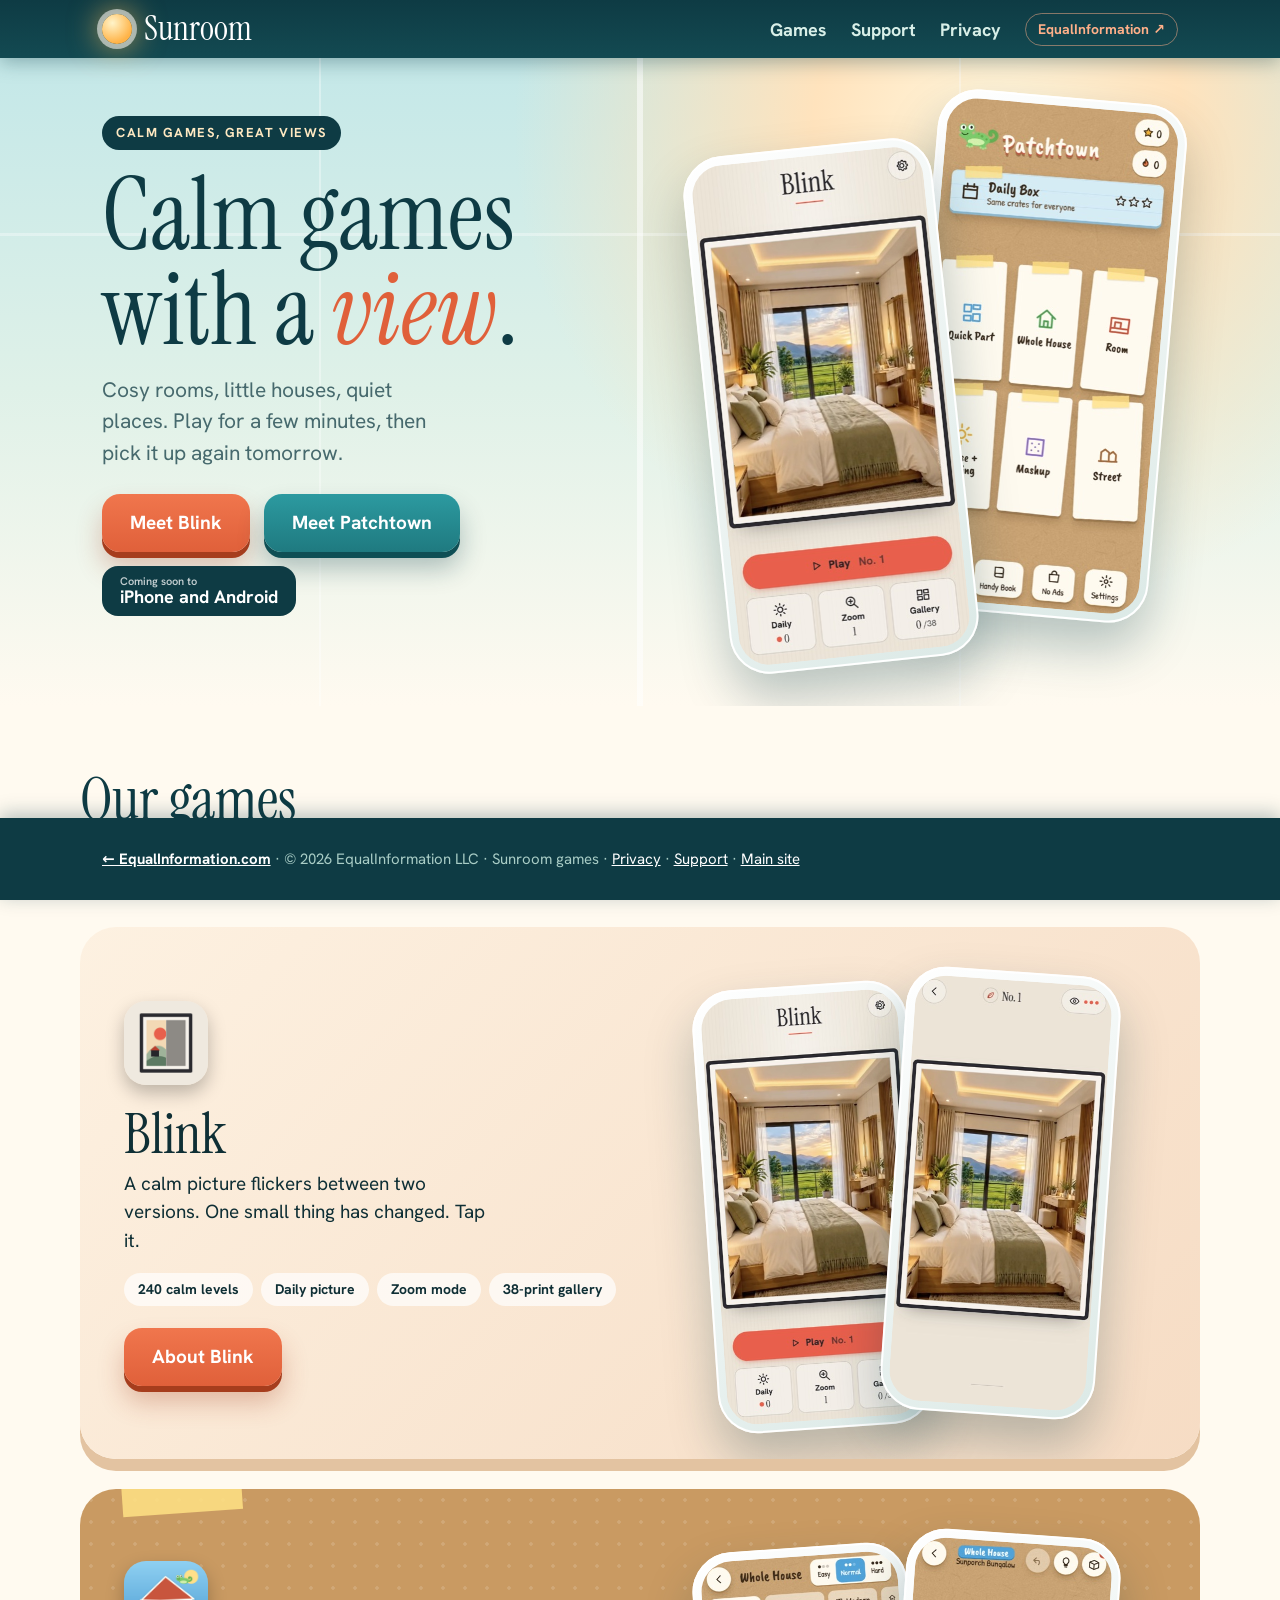
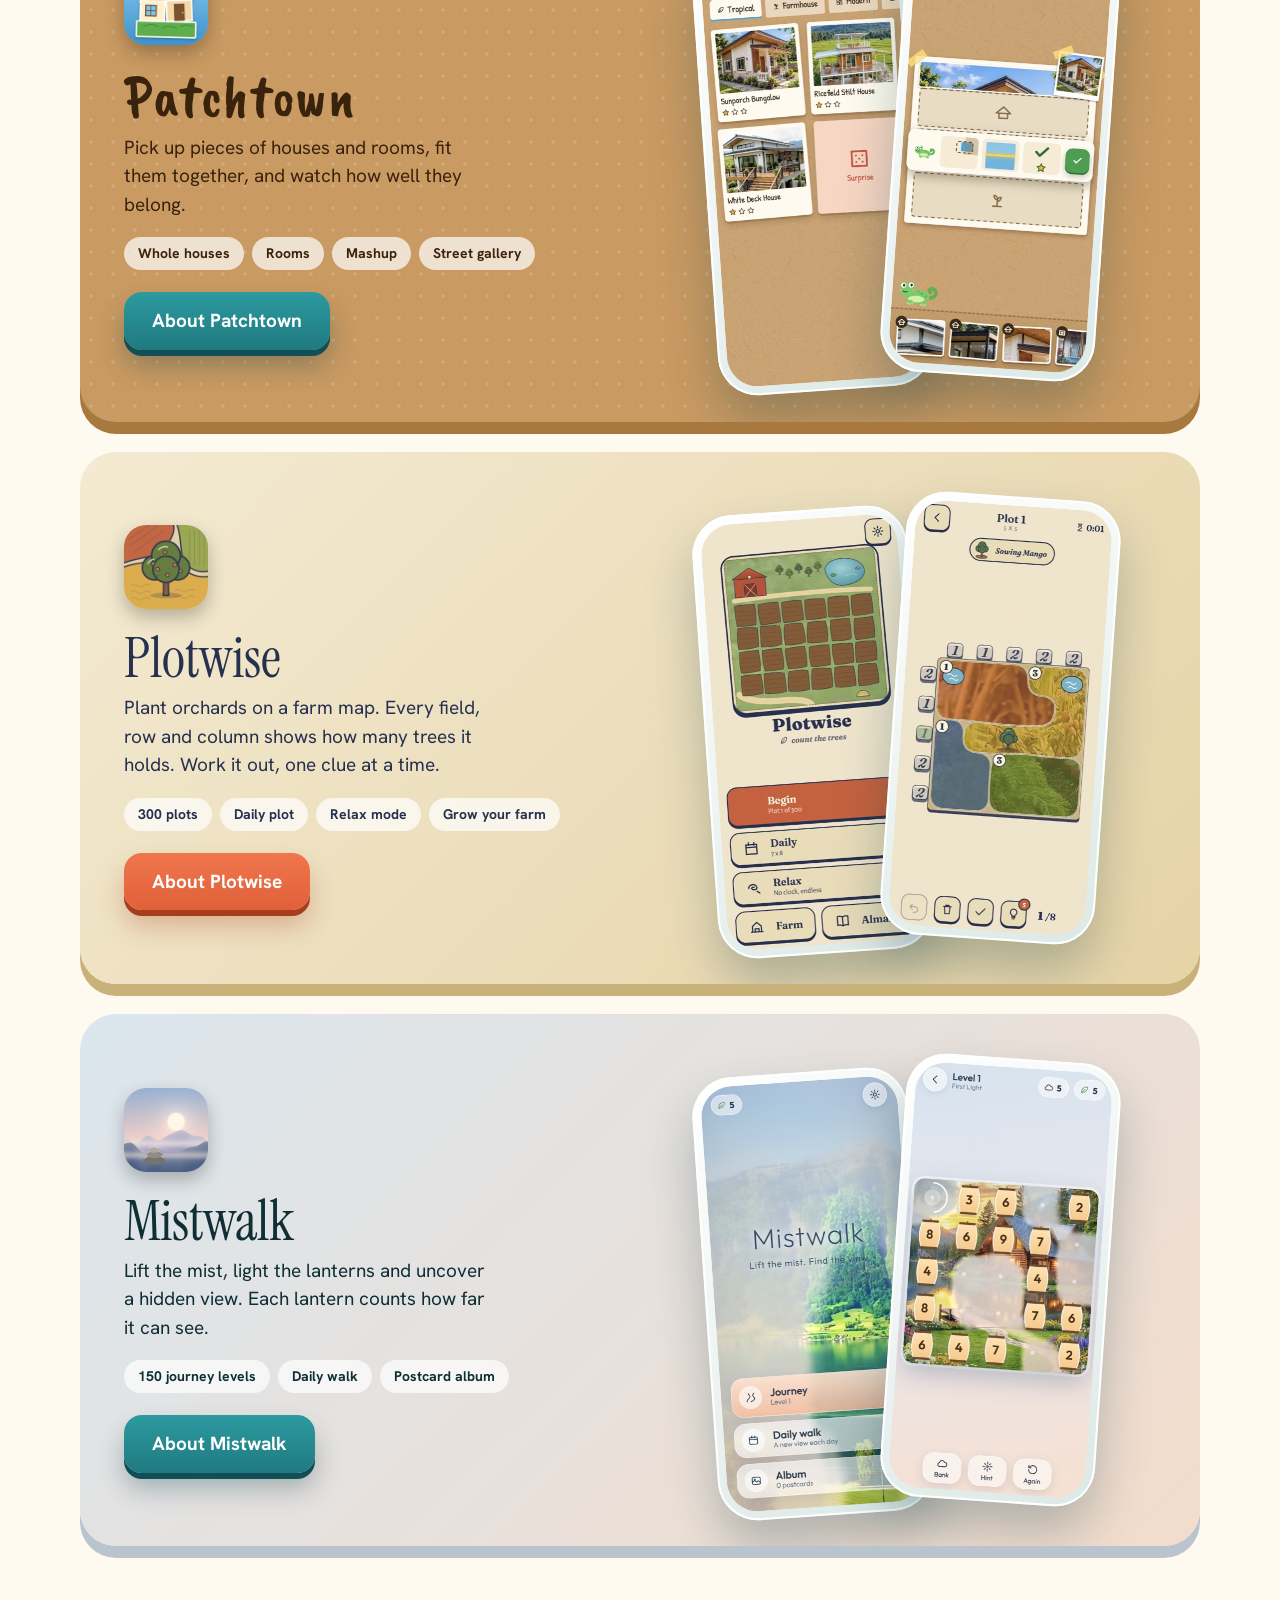
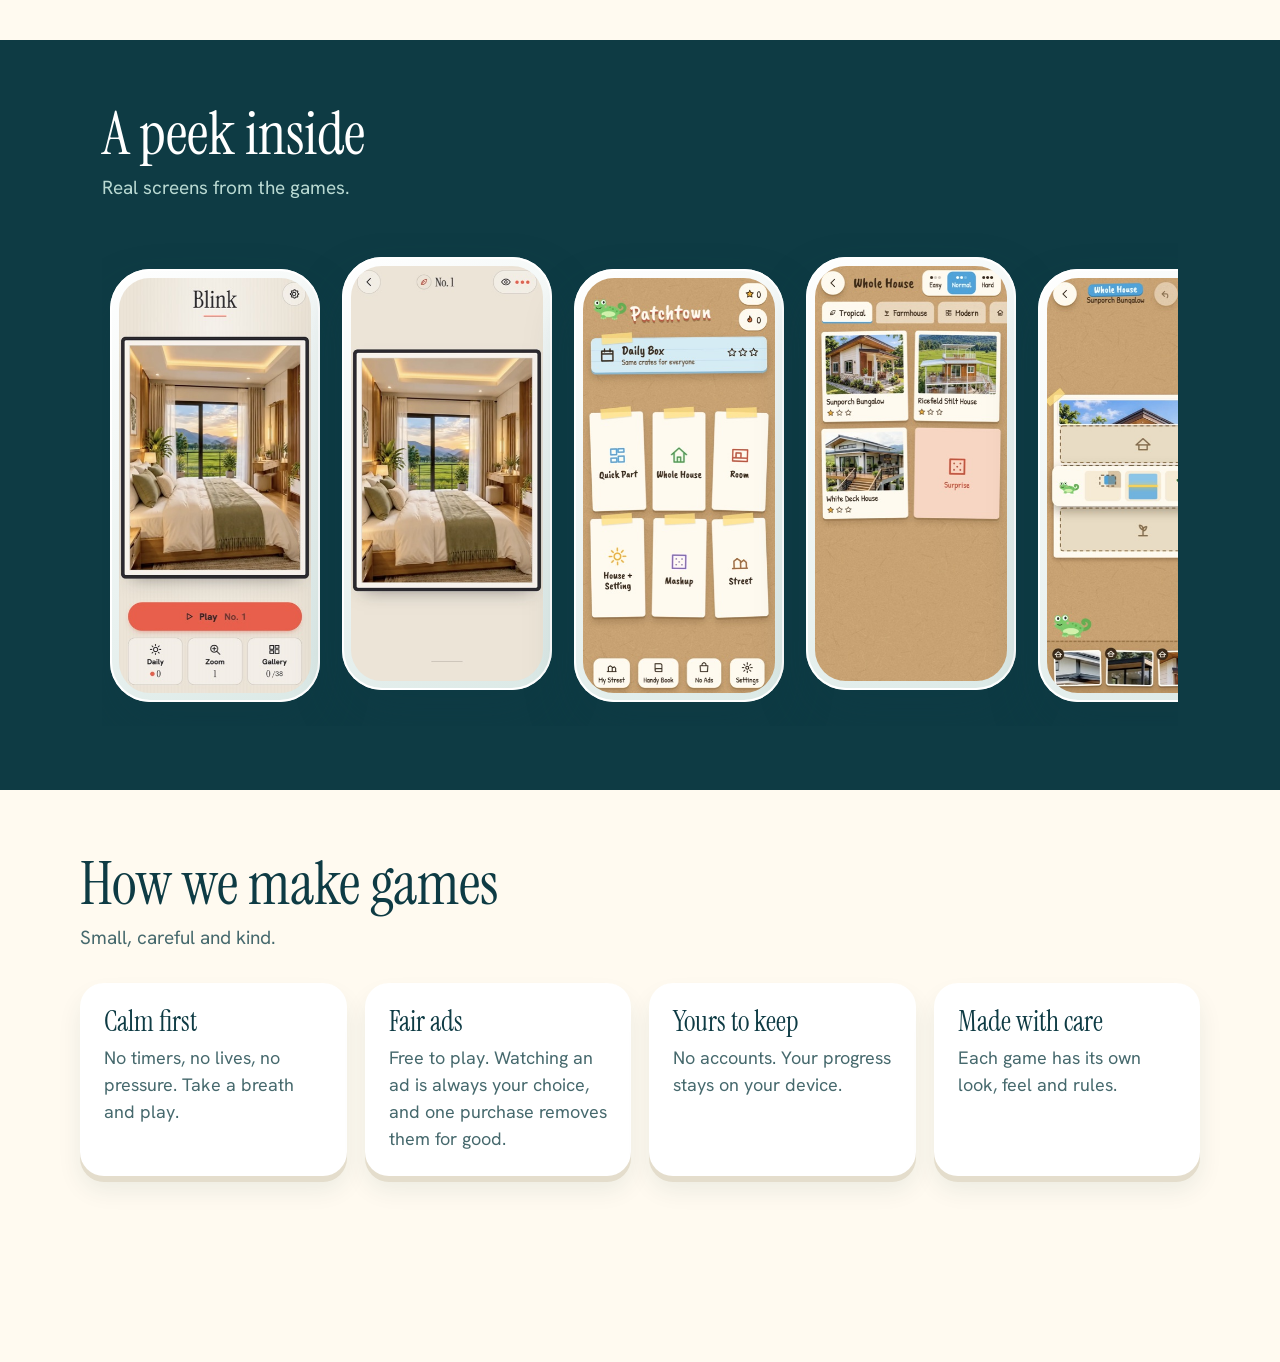
==== commit aa70e6fe: "Fixed header and sticky footer on all pages, links back to equalinformation.com Co-Authored-By: Clau" ====
--- a/index.html
+++ b/index.html
@@ -1,7 +1,7 @@
 <!doctype html><html lang="en"><head><meta charset="utf-8"><meta name="viewport" content="width=device-width,initial-scale=1">
 <title>Sunroom | Calm games with a view</title><meta name="description" content="Sunroom makes calm photo-scene games: Blink, a spot-the-change puzzle, and Patchtown, a house-building mix-and-match game."><link rel="stylesheet" href="assets/site.css"></head><body>
 <div class="sky">
-<header class="nav wrap"><a class="brand" href="index.html"><span class="sun" aria-hidden="true"></span>Sunroom</a><nav><a class="l" href="index.html#games">Games</a><a class="l" href="support.html">Support</a><a class="l" href="privacy.html">Privacy</a></nav></header>
+<header class="bar"><div class="nav wrap"><a class="brand" href="index.html"><span class="sun" aria-hidden="true"></span>Sunroom</a><nav><a class="l" href="index.html#games">Games</a><a class="l" href="support.html">Support</a><a class="l" href="privacy.html">Privacy</a><a class="l ei" href="https://equalinformation.com/">EqualInformation &#8599;</a></nav></div></header>
 <div class="wrap hero"><div><span class="tag">Calm games, great views</span><h1>Calm games with a <i>view</i>.</h1><p class="lead">Cosy rooms, little houses, quiet places. Play for a few minutes, then pick it up again tomorrow.</p>
 <div class="row"><a class="btn" href="blink/index.html">Meet Blink</a><a class="btn alt" href="patchtown/index.html">Meet Patchtown</a><span class="soon"><small>Coming soon to</small>iPhone and Android</span></div></div>
 <div class="duo"><div class="phone a"><img src="assets/img/blink-1.jpg" alt="Blink home screen" width="351" height="760" loading="lazy"></div><div class="phone b"><img src="assets/img/patchtown-1.jpg" alt="Patchtown home screen" width="351" height="760" loading="lazy"></div></div></div></div>
@@ -16,4 +16,4 @@
 <ul class="chips"><li>150 journey levels</li><li>Daily walk</li><li>Postcard album</li></ul><a class="btn alt" href="mistwalk/index.html">About Mistwalk</a></div><div class="pair"><div class="phone"><img src="assets/img/mistwalk-1.jpg" alt="Mistwalk home" width="351" height="760" loading="lazy"></div><div class="phone"><img src="assets/img/mistwalk-2.jpg" alt="Mistwalk level one" width="351" height="760" loading="lazy"></div></div></article></section>
 <section class="s dark"><div class="wrap"><h2>A peek inside</h2><p class="sub" style="color:#b9d9d2">Real screens from the games.</p><div class="peek"><div class="phone"><img src="assets/img/blink-1.jpg" alt="Blink" width="351" height="760" loading="lazy"></div><div class="phone"><img src="assets/img/blink-2.jpg" alt="Blink level" width="351" height="760" loading="lazy"></div><div class="phone"><img src="assets/img/patchtown-1.jpg" alt="Patchtown" width="351" height="760" loading="lazy"></div><div class="phone"><img src="assets/img/patchtown-2.jpg" alt="Patchtown houses" width="351" height="760" loading="lazy"></div><div class="phone"><img src="assets/img/patchtown-3.jpg" alt="Patchtown build" width="351" height="760" loading="lazy"></div><div class="phone"><img src="assets/img/plotwise-2.jpg" alt="Plotwise board" width="351" height="760" loading="lazy"></div><div class="phone"><img src="assets/img/mistwalk-2.jpg" alt="Mistwalk level" width="351" height="760" loading="lazy"></div></div></div></section>
 <section class="s wrap"><h2>How we make games</h2><p class="sub">Small, careful and kind.</p><div class="how"><div><b>Calm first</b><span>No timers, no lives, no pressure. Take a breath and play.</span></div><div><b>Fair ads</b><span>Free to play. Watching an ad is always your choice, and one purchase removes them for good.</span></div><div><b>Yours to keep</b><span>No accounts. Your progress stays on your device.</span></div><div><b>Made with care</b><span>Each game has its own look, feel and rules.</span></div></div></section></main>
-<footer><div class="wrap">&copy; 2026 EqualInformation LLC &middot; Sunroom games &middot; <a href="privacy.html">Privacy</a> &middot; <a href="support.html">Support</a> &middot; <a href="https://equalinformation.com/">Main site</a></div></footer></body></html>
+<footer><div class="wrap"><a class="home" href="https://equalinformation.com/">&larr; EqualInformation.com</a> &middot; &copy; 2026 EqualInformation LLC &middot; Sunroom games &middot; <a href="privacy.html">Privacy</a> &middot; <a href="support.html">Support</a> &middot; <a href="https://equalinformation.com/">Main site</a></div></footer></body></html>
--- a/assets/site.css
+++ b/assets/site.css
@@ -65,3 +65,17 @@
 .panel.plot{background:linear-gradient(135deg,#f3ead2,#e6d3a6);box-shadow:0 12px 0 #c9b27a;color:#26304f}
 .panel.plot h3{font-family:'Instrument Serif',serif}
 .panel.mist{background:linear-gradient(135deg,#dbe6ee,#f3dccb);box-shadow:0 12px 0 #b9c4cf}
+/* constant header and footer: always visible while content scrolls */
+body{padding-top:68px}
+header.bar{position:fixed;top:0;left:0;right:0;z-index:100;background:linear-gradient(180deg,#0e3b44,#134a52);box-shadow:0 4px 18px rgba(14,59,68,.35)}
+header.bar .nav{padding-top:12px;padding-bottom:12px}
+header.bar .brand{color:#fff}
+header.bar .nav a.l{color:#d8efe8}header.bar .nav a.l:hover{color:#fff}
+header.bar .nav a.ei{color:#ffb089;border:1.5px solid rgba(255,176,137,.5);border-radius:999px;padding:5px 12px;font-size:14px}
+header.bar .nav a.ei:hover{background:rgba(255,176,137,.15);color:#ffd0b8}
+.sky{margin-top:-68px;padding-top:68px}
+footer{position:sticky;bottom:0;z-index:90;margin-top:40px;box-shadow:0 -4px 18px rgba(14,59,68,.3)}
+footer .home{font-weight:700}
+@media(max-width:600px){header.bar .nav a.l{margin-left:10px;font-size:14px}header.bar .brand{font-size:28px}header.bar .nav a.ei{padding:4px 9px;font-size:12px}}
+header.bar .nav{display:flex;align-items:center;justify-content:space-between;gap:12px}
+header.bar nav{display:flex;align-items:center;flex-wrap:nowrap;white-space:nowrap}
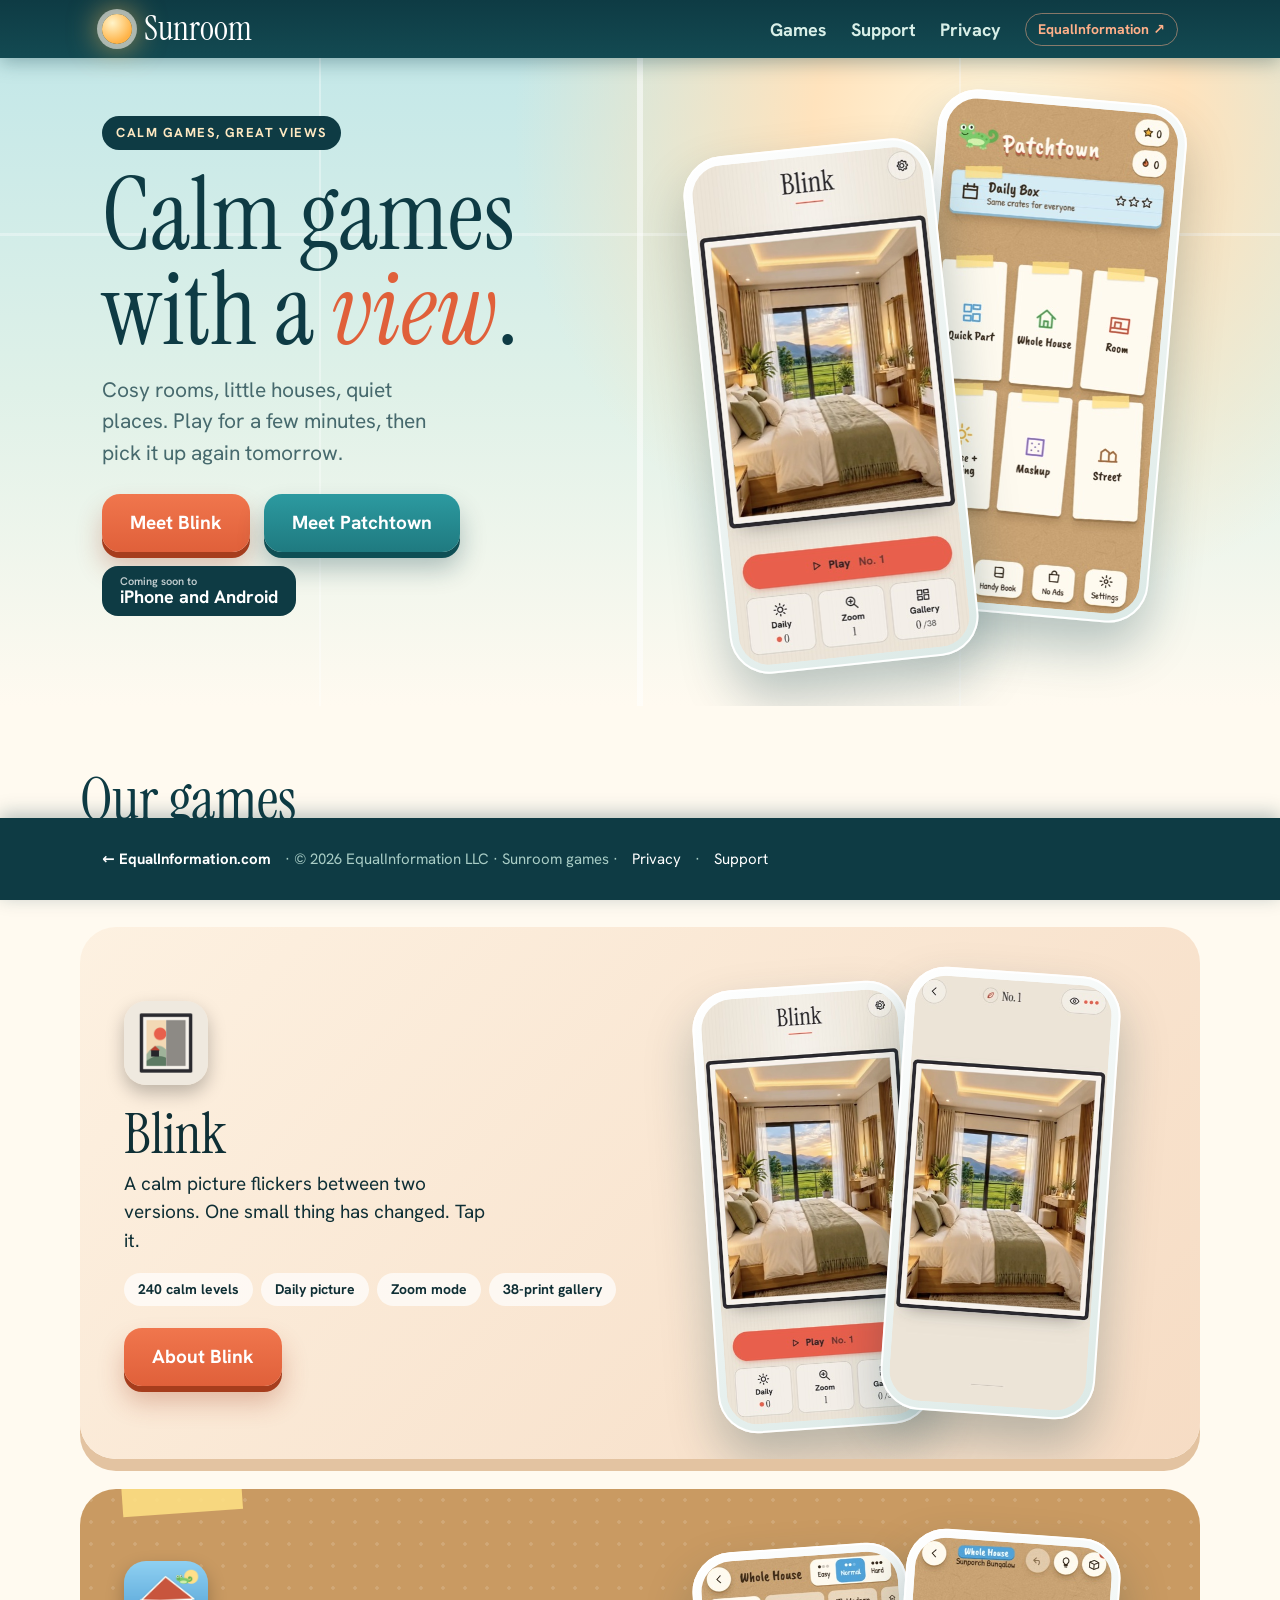
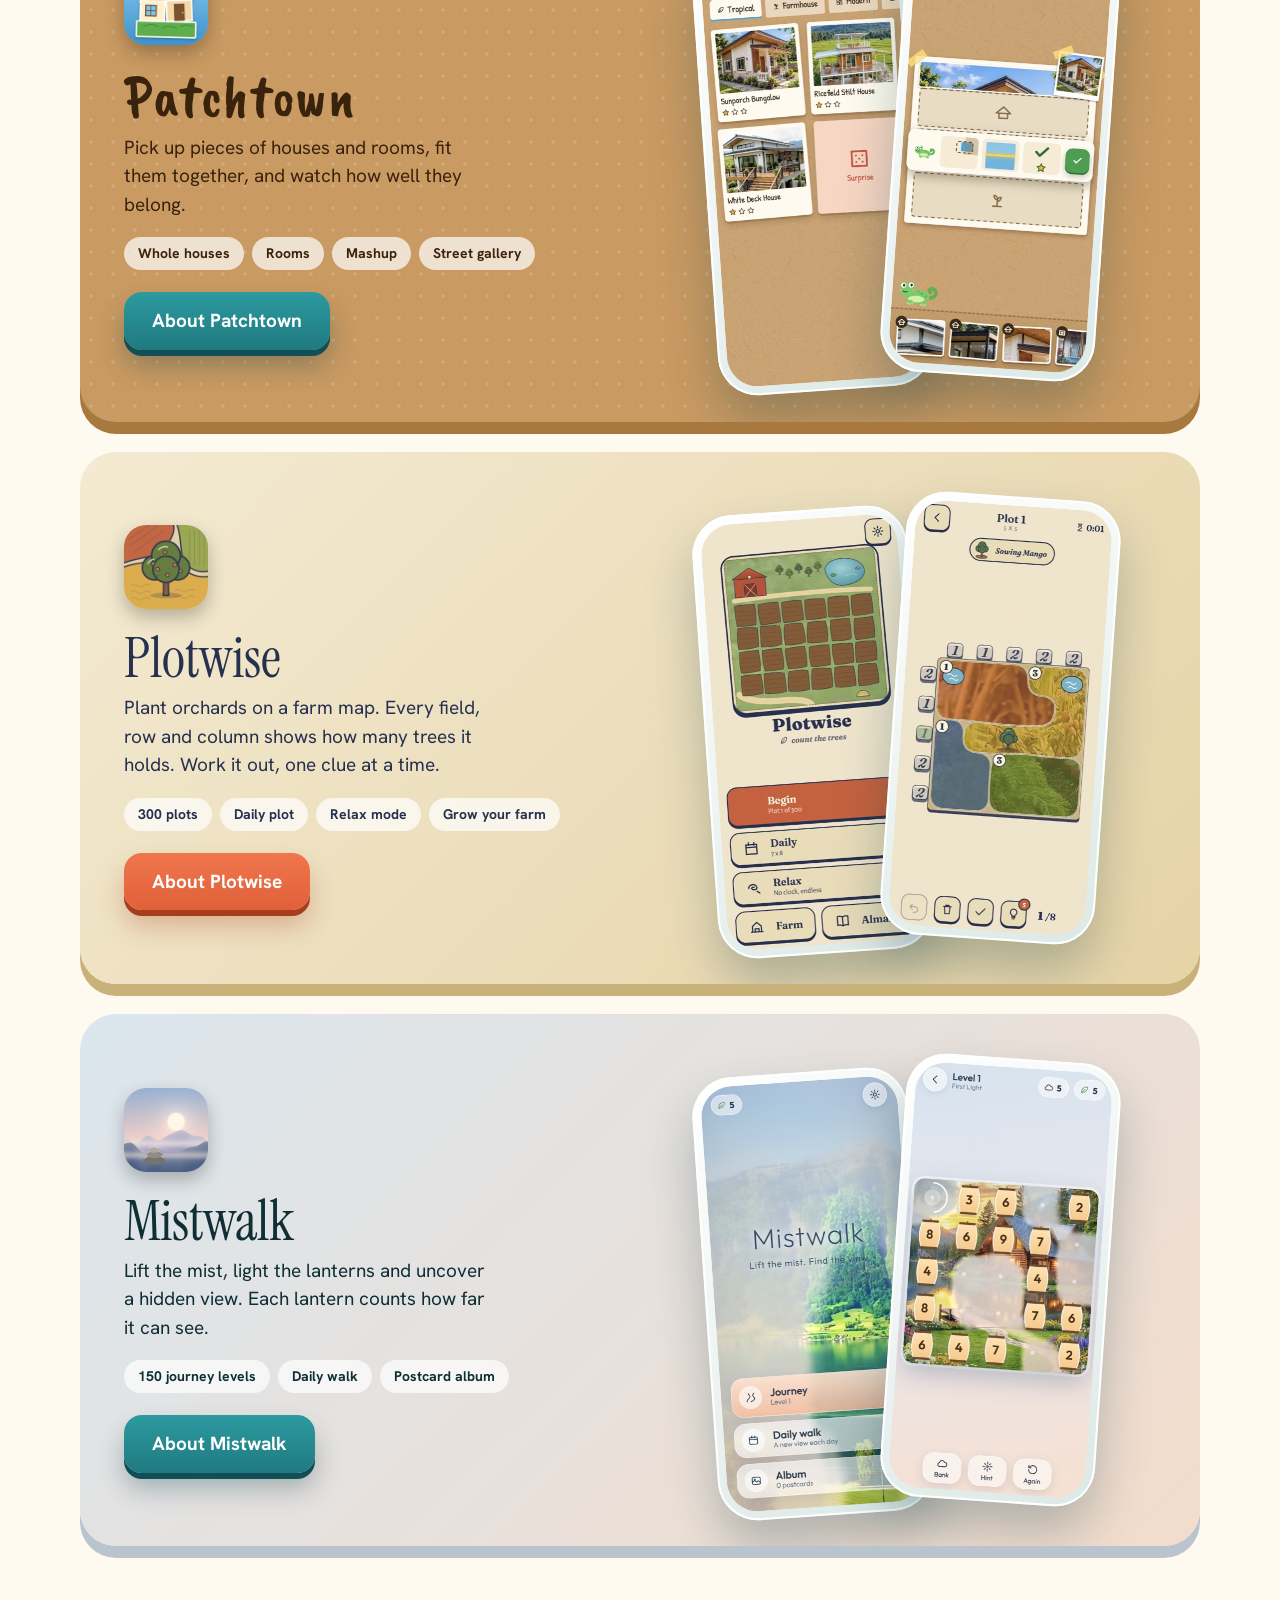
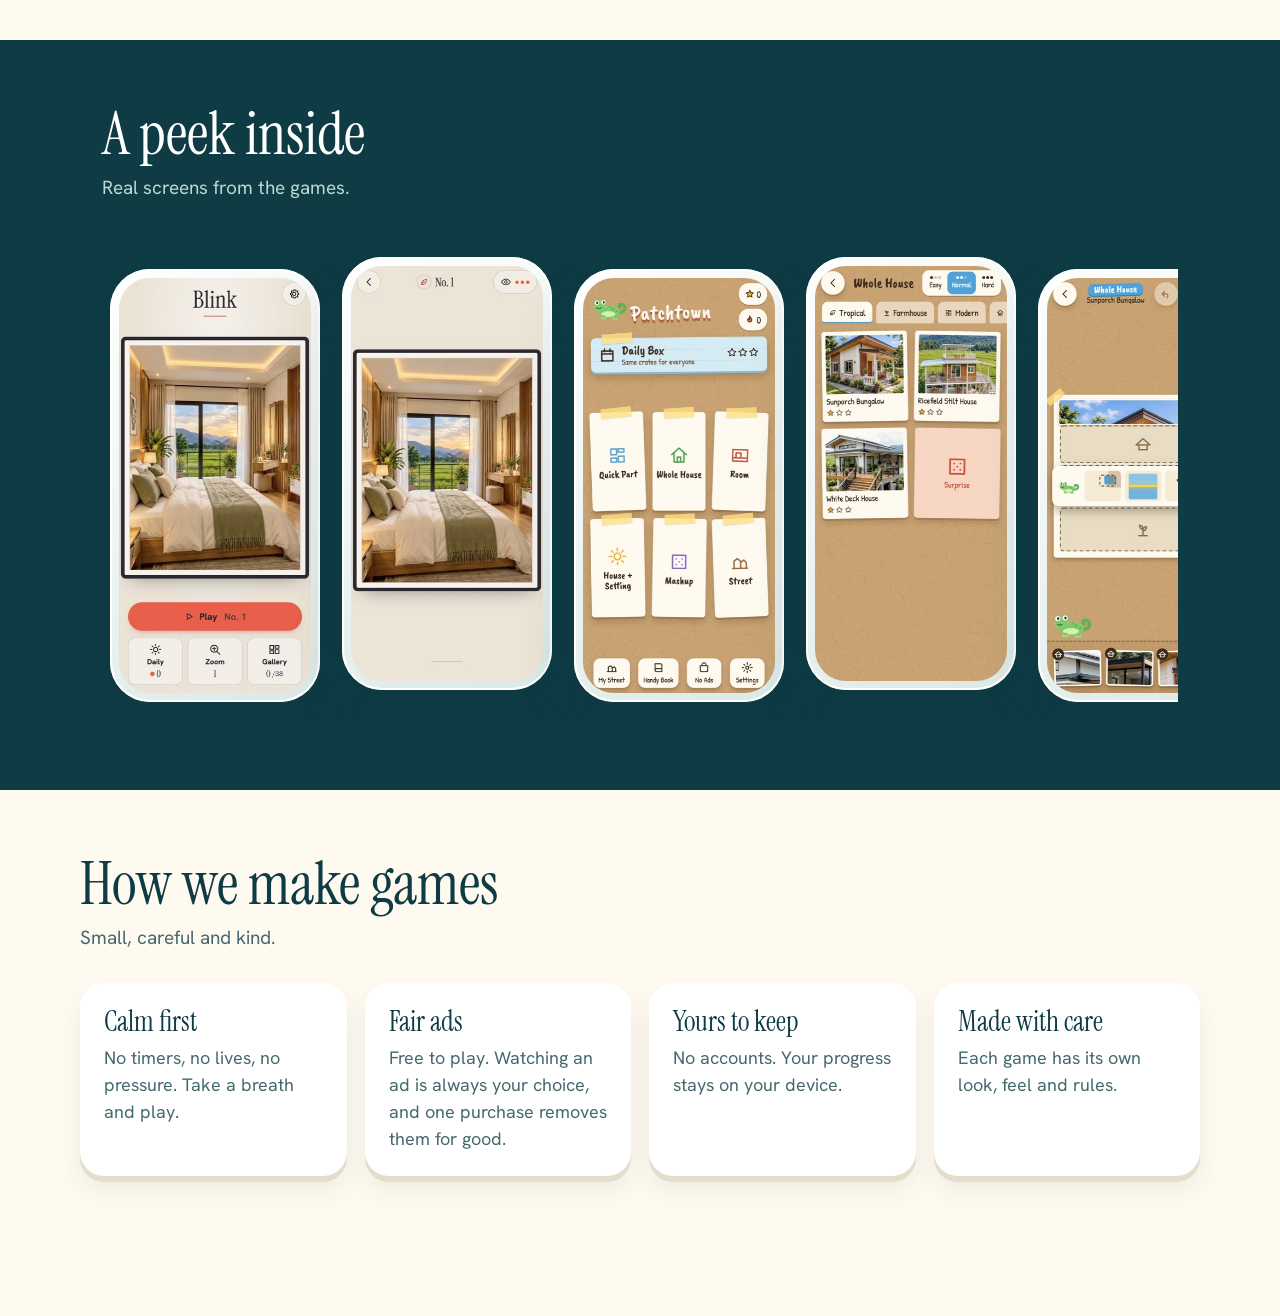
==== commit 3a710e28: "Footer fixed at bottom, no underlines on chrome links, pointer cursors, privacy covers four games Co" ====
--- a/index.html
+++ b/index.html
@@ -16,4 +16,4 @@
 <ul class="chips"><li>150 journey levels</li><li>Daily walk</li><li>Postcard album</li></ul><a class="btn alt" href="mistwalk/index.html">About Mistwalk</a></div><div class="pair"><div class="phone"><img src="assets/img/mistwalk-1.jpg" alt="Mistwalk home" width="351" height="760" loading="lazy"></div><div class="phone"><img src="assets/img/mistwalk-2.jpg" alt="Mistwalk level one" width="351" height="760" loading="lazy"></div></div></article></section>
 <section class="s dark"><div class="wrap"><h2>A peek inside</h2><p class="sub" style="color:#b9d9d2">Real screens from the games.</p><div class="peek"><div class="phone"><img src="assets/img/blink-1.jpg" alt="Blink" width="351" height="760" loading="lazy"></div><div class="phone"><img src="assets/img/blink-2.jpg" alt="Blink level" width="351" height="760" loading="lazy"></div><div class="phone"><img src="assets/img/patchtown-1.jpg" alt="Patchtown" width="351" height="760" loading="lazy"></div><div class="phone"><img src="assets/img/patchtown-2.jpg" alt="Patchtown houses" width="351" height="760" loading="lazy"></div><div class="phone"><img src="assets/img/patchtown-3.jpg" alt="Patchtown build" width="351" height="760" loading="lazy"></div><div class="phone"><img src="assets/img/plotwise-2.jpg" alt="Plotwise board" width="351" height="760" loading="lazy"></div><div class="phone"><img src="assets/img/mistwalk-2.jpg" alt="Mistwalk level" width="351" height="760" loading="lazy"></div></div></div></section>
 <section class="s wrap"><h2>How we make games</h2><p class="sub">Small, careful and kind.</p><div class="how"><div><b>Calm first</b><span>No timers, no lives, no pressure. Take a breath and play.</span></div><div><b>Fair ads</b><span>Free to play. Watching an ad is always your choice, and one purchase removes them for good.</span></div><div><b>Yours to keep</b><span>No accounts. Your progress stays on your device.</span></div><div><b>Made with care</b><span>Each game has its own look, feel and rules.</span></div></div></section></main>
-<footer><div class="wrap"><a class="home" href="https://equalinformation.com/">&larr; EqualInformation.com</a> &middot; &copy; 2026 EqualInformation LLC &middot; Sunroom games &middot; <a href="privacy.html">Privacy</a> &middot; <a href="support.html">Support</a> &middot; <a href="https://equalinformation.com/">Main site</a></div></footer></body></html>
+<footer><div class="wrap"><a class="home" href="https://equalinformation.com/">&larr; EqualInformation.com</a> &middot; &copy; 2026 EqualInformation LLC &middot; Sunroom games &middot; <a href="privacy.html">Privacy</a> &middot; <a href="support.html">Support</a></div></footer></body></html>
--- a/assets/site.css
+++ b/assets/site.css
@@ -79,3 +79,12 @@
 @media(max-width:600px){header.bar .nav a.l{margin-left:10px;font-size:14px}header.bar .brand{font-size:28px}header.bar .nav a.ei{padding:4px 9px;font-size:12px}}
 header.bar .nav{display:flex;align-items:center;justify-content:space-between;gap:12px}
 header.bar nav{display:flex;align-items:center;flex-wrap:nowrap;white-space:nowrap}
+/* footer always fixed at the bottom; no underlines on chrome links; pointer on anything clickable */
+body{padding-bottom:76px}
+footer{position:fixed;left:0;right:0;bottom:0;margin-top:0;z-index:90}
+footer a,header.bar a,.btn,.how a,.panel a{text-decoration:none}
+footer a:hover{color:#ffb089}
+footer .wrap{display:flex;flex-wrap:wrap;align-items:center;gap:6px 14px}
+a,button,[role=button],.btn{cursor:pointer}
+.page{margin:0 auto}
+a.btn,.btn{cursor:pointer}
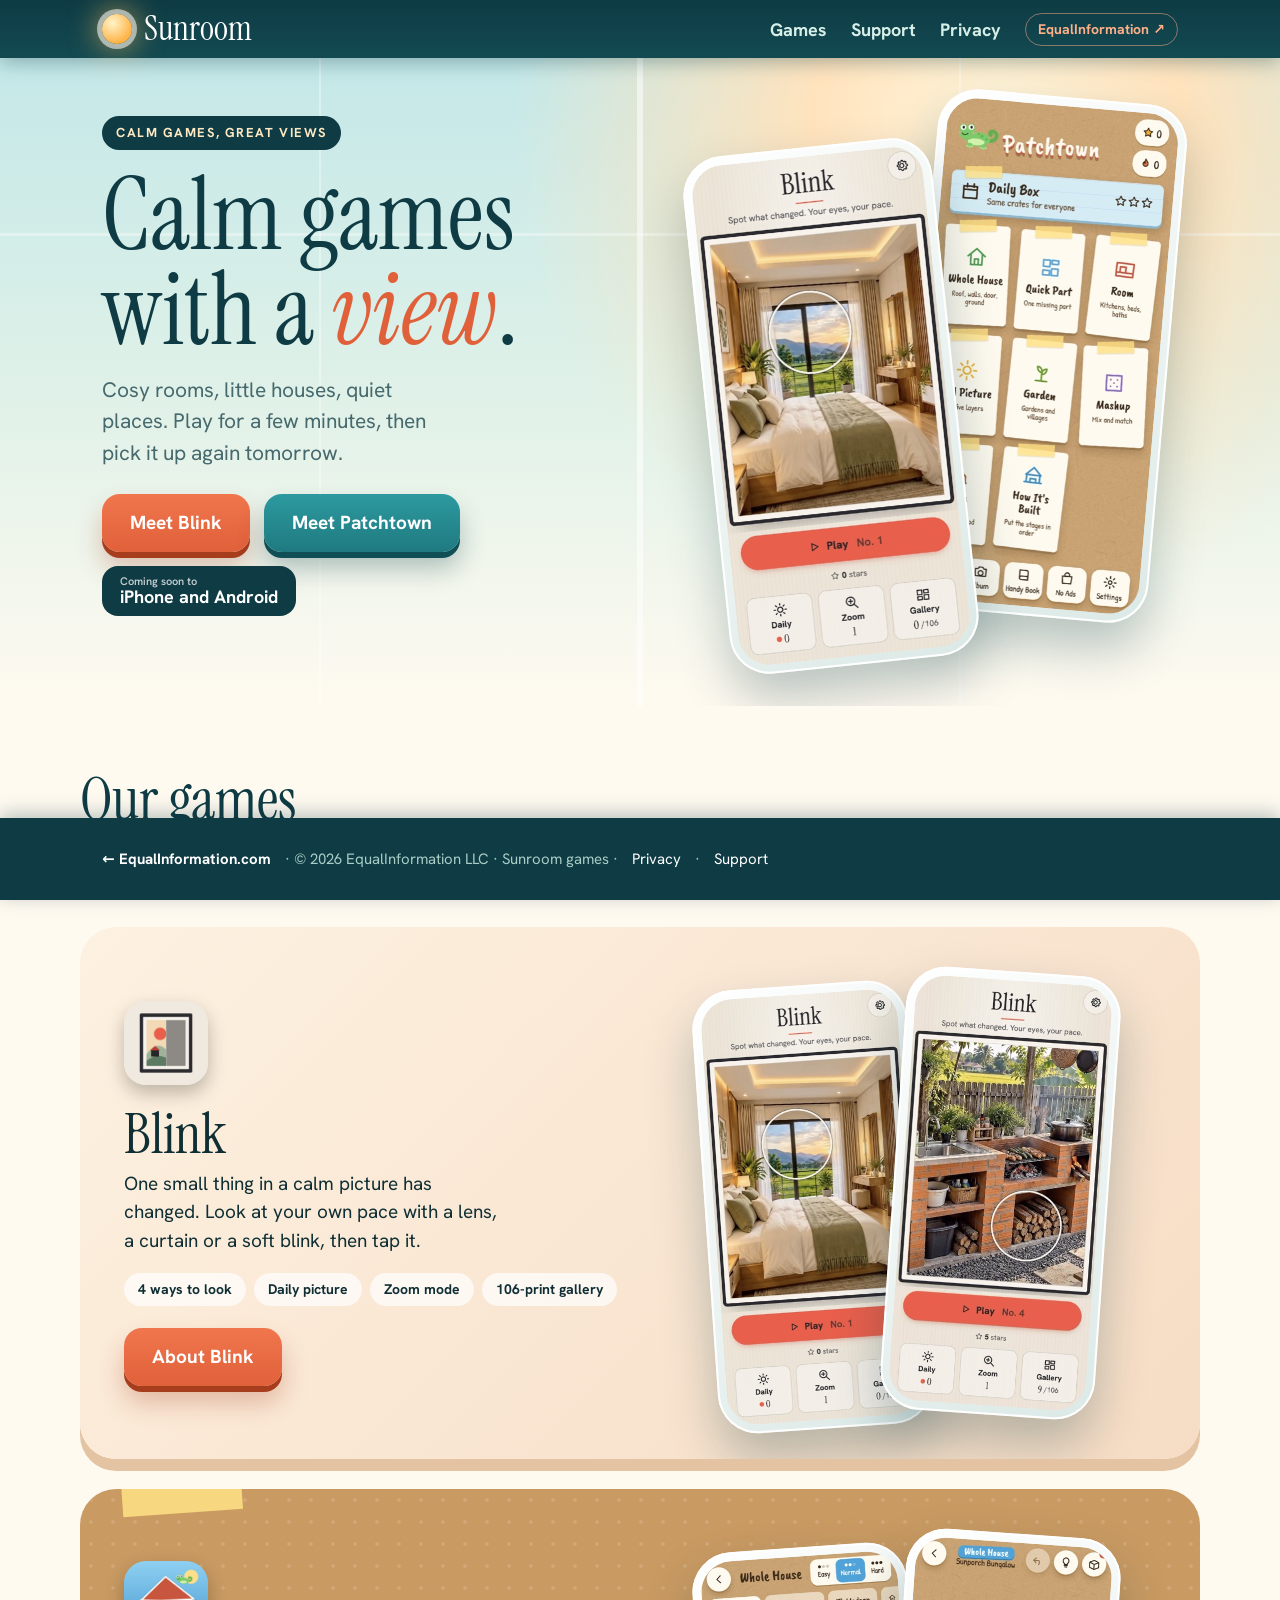
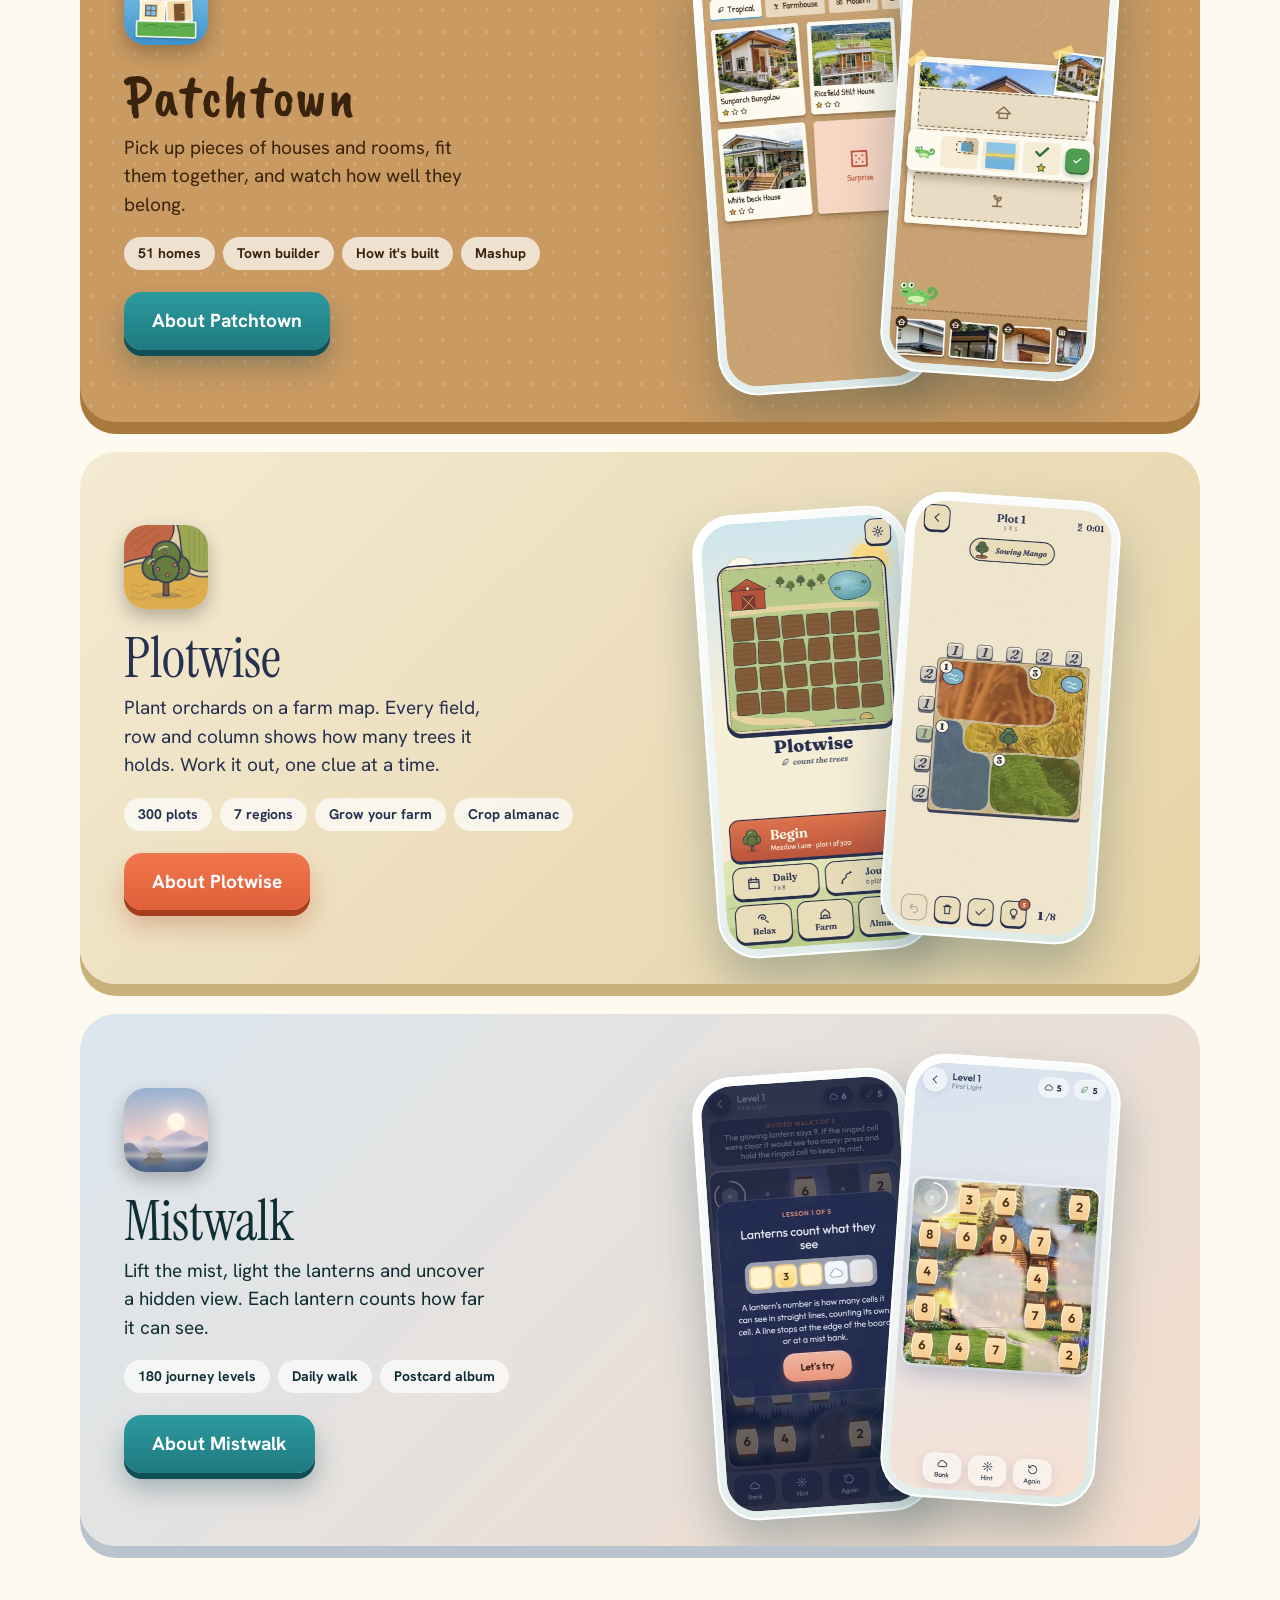
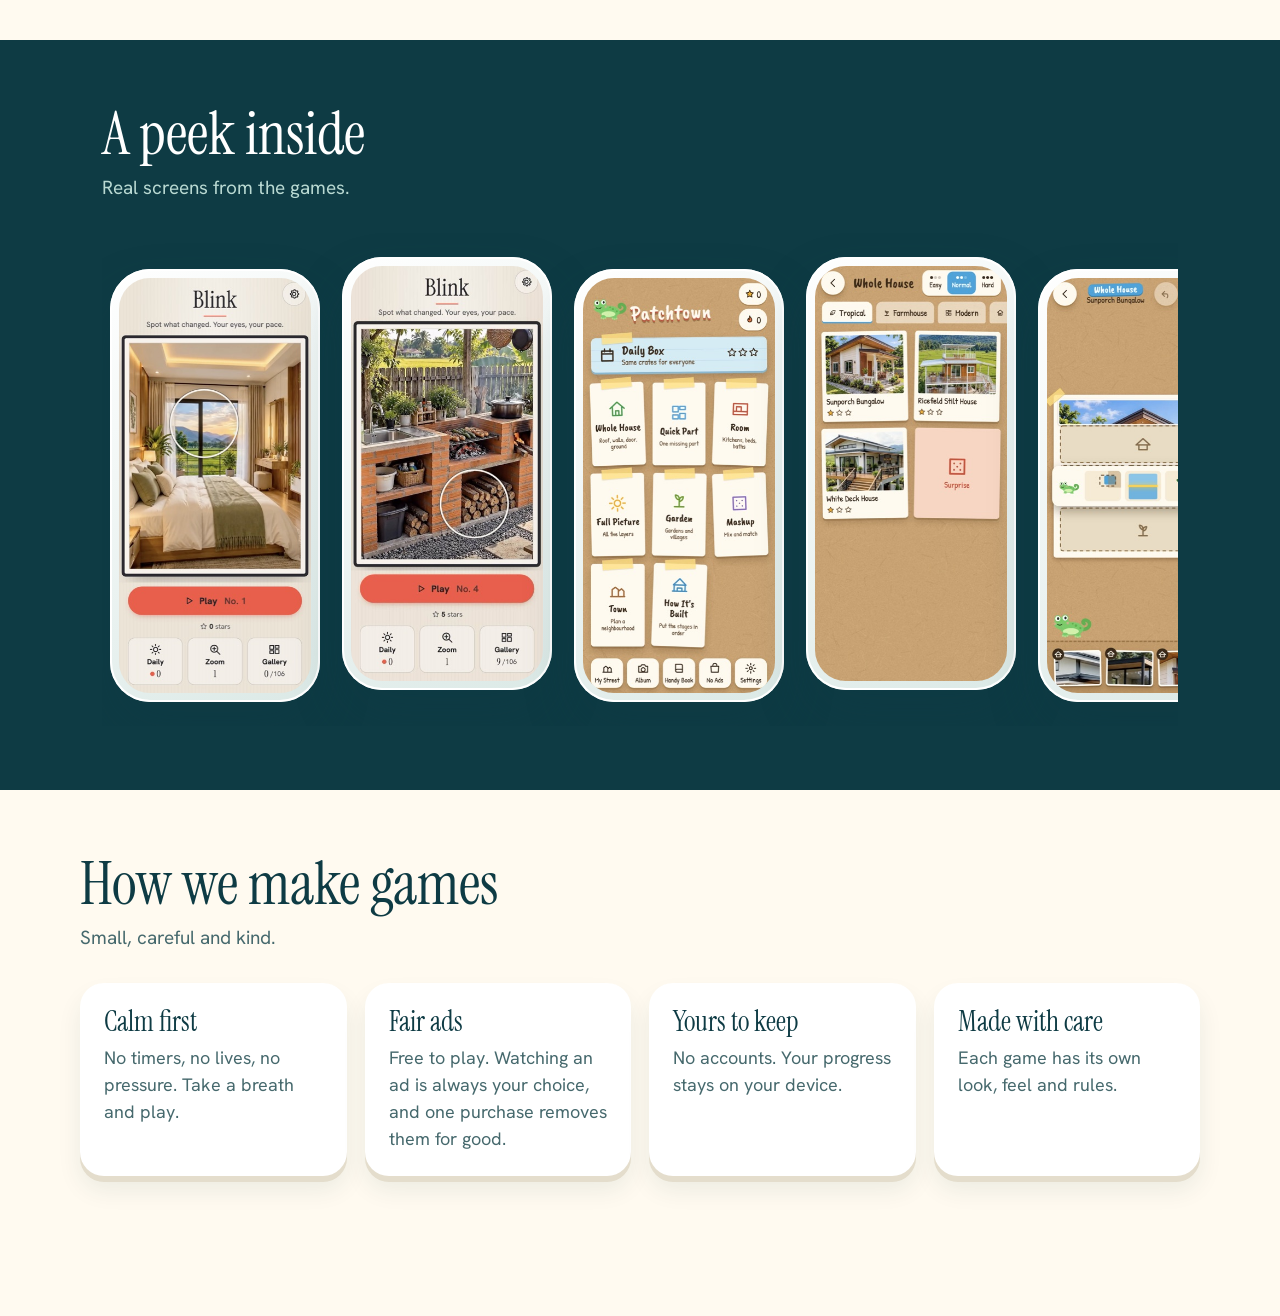
==== commit 46227393: "Refresh screenshots and copy for round-3 builds Co-Authored-By: Claude Sonnet 5.5 <noreply@anthropic" ====
--- a/index.html
+++ b/index.html
@@ -6,14 +6,14 @@
 <div class="row"><a class="btn" href="blink/index.html">Meet Blink</a><a class="btn alt" href="patchtown/index.html">Meet Patchtown</a><span class="soon"><small>Coming soon to</small>iPhone and Android</span></div></div>
 <div class="duo"><div class="phone a"><img src="assets/img/blink-1.jpg" alt="Blink home screen" width="351" height="760" loading="lazy"></div><div class="phone b"><img src="assets/img/patchtown-1.jpg" alt="Patchtown home screen" width="351" height="760" loading="lazy"></div></div></div></div>
 <main id="games"><section class="s wrap"><h2>Our games</h2><p class="sub">Four small games, each with its own look and its own way to play.</p>
-<article class="panel blink"><div><img class="ic" src="assets/img/blink-icon.png" alt="" width="84" height="84"><h3>Blink</h3><p>A calm picture flickers between two versions. One small thing has changed. Tap it.</p>
-<ul class="chips"><li>240 calm levels</li><li>Daily picture</li><li>Zoom mode</li><li>38-print gallery</li></ul><a class="btn" href="blink/index.html">About Blink</a></div><div class="pair"><div class="phone"><img src="assets/img/blink-1.jpg" alt="Blink home" width="351" height="760" loading="lazy"></div><div class="phone"><img src="assets/img/blink-2.jpg" alt="Blink level one, a bedroom at sunset" width="351" height="760" loading="lazy"></div></div></article>
+<article class="panel blink"><div><img class="ic" src="assets/img/blink-icon.png" alt="" width="84" height="84"><h3>Blink</h3><p>One small thing in a calm picture has changed. Look at your own pace with a lens, a curtain or a soft blink, then tap it.</p>
+<ul class="chips"><li>4 ways to look</li><li>Daily picture</li><li>Zoom mode</li><li>106-print gallery</li></ul><a class="btn" href="blink/index.html">About Blink</a></div><div class="pair"><div class="phone"><img src="assets/img/blink-1.jpg" alt="Blink home" width="351" height="760" loading="lazy"></div><div class="phone"><img src="assets/img/blink-2.jpg" alt="Blink level one, a bedroom at sunset" width="351" height="760" loading="lazy"></div></div></article>
 <article class="panel patch"><span class="tape"></span><div><img class="ic" src="assets/img/patchtown-icon.png" alt="" width="84" height="84"><h3>Patchtown</h3><p>Pick up pieces of houses and rooms, fit them together, and watch how well they belong.</p>
-<ul class="chips"><li>Whole houses</li><li>Rooms</li><li>Mashup</li><li>Street gallery</li></ul><a class="btn alt" href="patchtown/index.html">About Patchtown</a></div><div class="pair"><div class="phone"><img src="assets/img/patchtown-2.jpg" alt="Choosing a house" width="351" height="760" loading="lazy"></div><div class="phone"><img src="assets/img/patchtown-3.jpg" alt="Building a house" width="351" height="760" loading="lazy"></div></div></article>
+<ul class="chips"><li>51 homes</li><li>Town builder</li><li>How it's built</li><li>Mashup</li></ul><a class="btn alt" href="patchtown/index.html">About Patchtown</a></div><div class="pair"><div class="phone"><img src="assets/img/patchtown-2.jpg" alt="Choosing a house" width="351" height="760" loading="lazy"></div><div class="phone"><img src="assets/img/patchtown-3.jpg" alt="Building a house" width="351" height="760" loading="lazy"></div></div></article>
 <article class="panel plot"><div><img class="ic" src="assets/img/plotwise-icon.png" alt="" width="84" height="84"><h3>Plotwise</h3><p>Plant orchards on a farm map. Every field, row and column shows how many trees it holds. Work it out, one clue at a time.</p>
-<ul class="chips"><li>300 plots</li><li>Daily plot</li><li>Relax mode</li><li>Grow your farm</li></ul><a class="btn" href="plotwise/index.html">About Plotwise</a></div><div class="pair"><div class="phone"><img src="assets/img/plotwise-1.jpg" alt="Plotwise home" width="351" height="760" loading="lazy"></div><div class="phone"><img src="assets/img/plotwise-2.jpg" alt="Plotwise board" width="351" height="760" loading="lazy"></div></div></article>
+<ul class="chips"><li>300 plots</li><li>7 regions</li><li>Grow your farm</li><li>Crop almanac</li></ul><a class="btn" href="plotwise/index.html">About Plotwise</a></div><div class="pair"><div class="phone"><img src="assets/img/plotwise-1.jpg" alt="Plotwise home" width="351" height="760" loading="lazy"></div><div class="phone"><img src="assets/img/plotwise-2.jpg" alt="Plotwise board" width="351" height="760" loading="lazy"></div></div></article>
 <article class="panel mist"><div><img class="ic" src="assets/img/mistwalk-icon.png" alt="" width="84" height="84"><h3>Mistwalk</h3><p>Lift the mist, light the lanterns and uncover a hidden view. Each lantern counts how far it can see.</p>
-<ul class="chips"><li>150 journey levels</li><li>Daily walk</li><li>Postcard album</li></ul><a class="btn alt" href="mistwalk/index.html">About Mistwalk</a></div><div class="pair"><div class="phone"><img src="assets/img/mistwalk-1.jpg" alt="Mistwalk home" width="351" height="760" loading="lazy"></div><div class="phone"><img src="assets/img/mistwalk-2.jpg" alt="Mistwalk level one" width="351" height="760" loading="lazy"></div></div></article></section>
+<ul class="chips"><li>180 journey levels</li><li>Daily walk</li><li>Postcard album</li></ul><a class="btn alt" href="mistwalk/index.html">About Mistwalk</a></div><div class="pair"><div class="phone"><img src="assets/img/mistwalk-1.jpg" alt="Mistwalk home" width="351" height="760" loading="lazy"></div><div class="phone"><img src="assets/img/mistwalk-2.jpg" alt="Mistwalk level one" width="351" height="760" loading="lazy"></div></div></article></section>
 <section class="s dark"><div class="wrap"><h2>A peek inside</h2><p class="sub" style="color:#b9d9d2">Real screens from the games.</p><div class="peek"><div class="phone"><img src="assets/img/blink-1.jpg" alt="Blink" width="351" height="760" loading="lazy"></div><div class="phone"><img src="assets/img/blink-2.jpg" alt="Blink level" width="351" height="760" loading="lazy"></div><div class="phone"><img src="assets/img/patchtown-1.jpg" alt="Patchtown" width="351" height="760" loading="lazy"></div><div class="phone"><img src="assets/img/patchtown-2.jpg" alt="Patchtown houses" width="351" height="760" loading="lazy"></div><div class="phone"><img src="assets/img/patchtown-3.jpg" alt="Patchtown build" width="351" height="760" loading="lazy"></div><div class="phone"><img src="assets/img/plotwise-2.jpg" alt="Plotwise board" width="351" height="760" loading="lazy"></div><div class="phone"><img src="assets/img/mistwalk-2.jpg" alt="Mistwalk level" width="351" height="760" loading="lazy"></div></div></div></section>
 <section class="s wrap"><h2>How we make games</h2><p class="sub">Small, careful and kind.</p><div class="how"><div><b>Calm first</b><span>No timers, no lives, no pressure. Take a breath and play.</span></div><div><b>Fair ads</b><span>Free to play. Watching an ad is always your choice, and one purchase removes them for good.</span></div><div><b>Yours to keep</b><span>No accounts. Your progress stays on your device.</span></div><div><b>Made with care</b><span>Each game has its own look, feel and rules.</span></div></div></section></main>
 <footer><div class="wrap"><a class="home" href="https://equalinformation.com/">&larr; EqualInformation.com</a> &middot; &copy; 2026 EqualInformation LLC &middot; Sunroom games &middot; <a href="privacy.html">Privacy</a> &middot; <a href="support.html">Support</a></div></footer></body></html>
